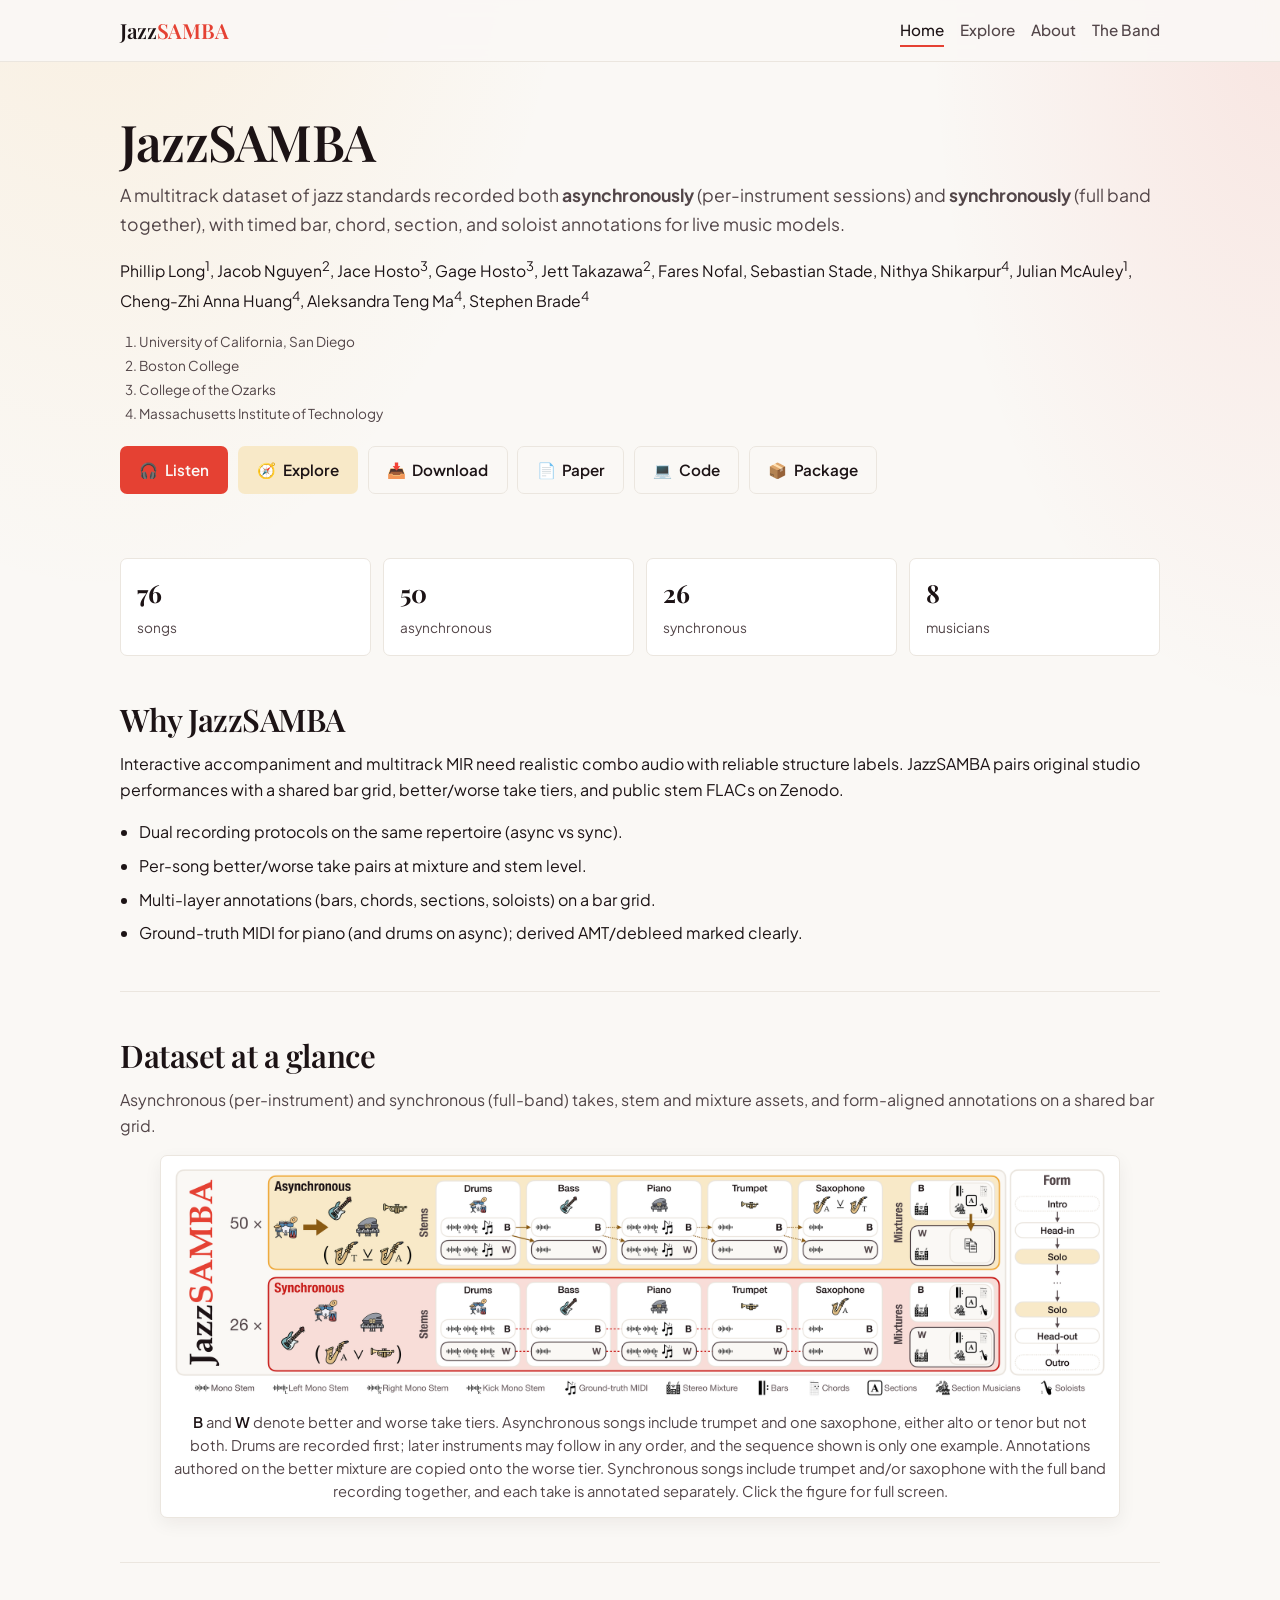
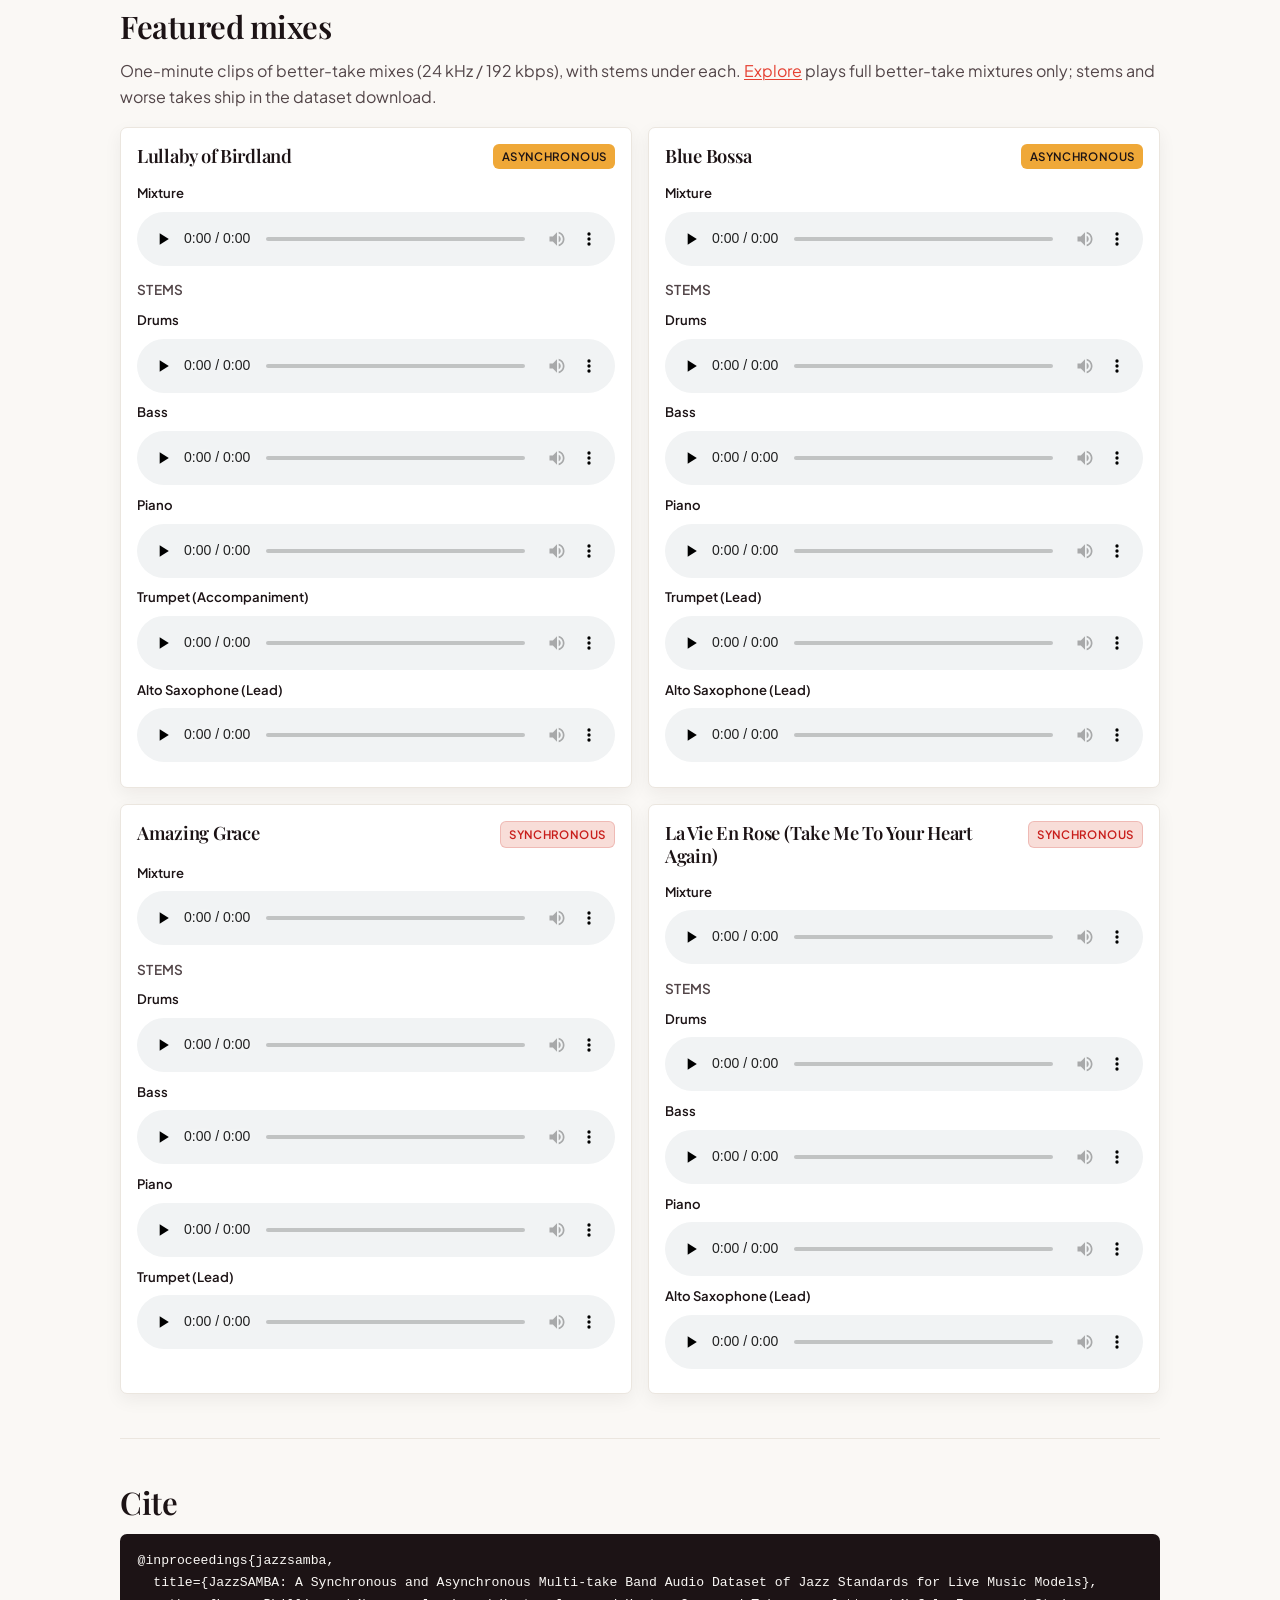
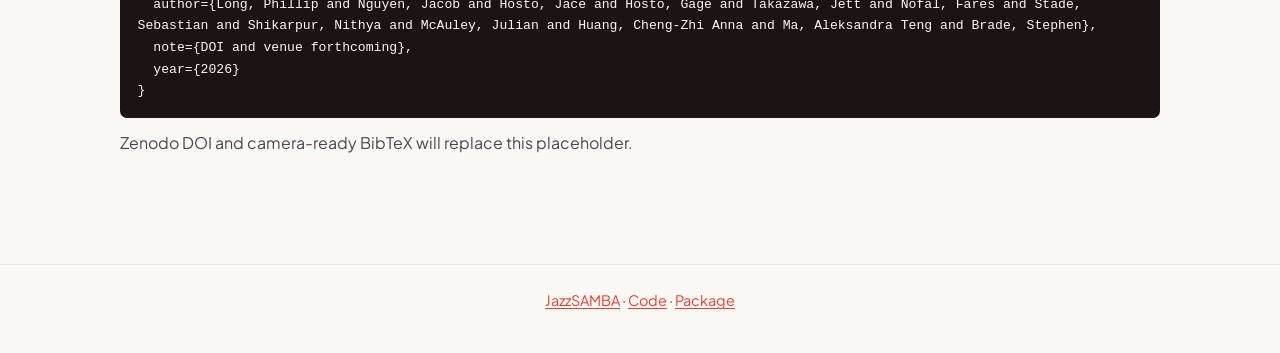
==== index.html @ 754ef82a "Add fullscreen overview modal and expand the figure caption. Clicking the diagram opens a lightbox; " ====
<!DOCTYPE html>
<html lang="en">
<head>
  <meta charset="UTF-8" />
  <meta name="viewport" content="width=device-width, initial-scale=1" />
  <title>JazzSAMBA — Dual-protocol jazz combo dataset</title>
  <meta name="description" content="JazzSAMBA: synchronous and asynchronous multi-take band audio of jazz standards with stem FLACs and bar-grid annotations." />
  <link rel="icon" href="img/favicon/favicon.ico" sizes="any" />
  <link rel="icon" type="image/png" sizes="32x32" href="img/favicon/favicon-32x32.png" />
  <link rel="icon" type="image/png" sizes="16x16" href="img/favicon/favicon-16x16.png" />
  <link rel="apple-touch-icon" href="img/favicon/apple-touch-icon.png" />
  <link rel="manifest" href="img/favicon/site.webmanifest" />
  <link rel="stylesheet" href="css/theme.css" />
  <link rel="stylesheet" href="css/site.css" />
</head>
<body>
  <header class="site-header">
    <div class="site-header-inner">
      <a class="brand" href="index.html">Jazz<span>SAMBA</span></a>
      <button type="button" class="nav-toggle" id="nav-toggle" aria-controls="site-nav" aria-expanded="false" aria-label="Open menu">
        <svg viewBox="0 0 24 24" aria-hidden="true"><path d="M4 7h16v2H4V7zm0 4h16v2H4v-2zm0 4h16v2H4v-2z"/></svg>
      </button>
      <nav class="nav" id="site-nav" aria-label="Primary">
        <a data-page="home" href="index.html">Home</a>
        <a data-page="explore" href="explore.html">Explore</a>
        <a data-page="about" href="about.html">About</a>
        <a data-page="band" href="band.html">The Band</a>
      </nav>
    </div>
  </header>

  <main class="site-main">
    <section class="hero">
      <h1>JazzSAMBA</h1>
      <p class="hero-pitch">
        A multitrack dataset of jazz standards recorded both <strong>asynchronously</strong>
        (per-instrument sessions) and <strong>synchronously</strong> (full band together),
        with timed bar, chord, section, and soloist annotations for live music models.
      </p>
      <p class="authors" id="author-list"></p>
      <div class="affil-legend muted" id="affil-legend"></div>

      <div class="cta-row">
        <a class="btn btn-primary" href="#samples"><span class="btn-emoji" aria-hidden="true">🎧</span> Listen</a>
        <a class="btn btn-ghost" href="explore.html"><span class="btn-emoji" aria-hidden="true">🧭</span> Explore</a>
        <a class="btn btn-secondary" data-link="zenodo" href="#"><span class="btn-emoji" aria-hidden="true">📥</span> Download</a>
        <a class="btn btn-secondary" data-link="paper" href="#"><span class="btn-emoji" aria-hidden="true">📄</span> Paper</a>
        <a class="btn btn-secondary" data-link="code" href="https://github.com/pnlong/jazz-standard-dataset"><span class="btn-emoji" aria-hidden="true">💻</span> Code</a>
        <a class="btn btn-secondary" data-link="package" href="https://github.com/pnlong/jazzsamba"><span class="btn-emoji" aria-hidden="true">📦</span> Package</a>
      </div>
    </section>

    <div class="stats" aria-label="Corpus statistics">
      <div class="stat"><strong id="stat-songs">76</strong><span>songs</span></div>
      <div class="stat"><strong id="stat-async">50</strong><span>asynchronous</span></div>
      <div class="stat"><strong id="stat-sync">26</strong><span>synchronous</span></div>
      <div class="stat"><strong id="stat-musicians">8</strong><span>musicians</span></div>
    </div>

    <section class="section">
      <h2>Why JazzSAMBA</h2>
      <p>
        Interactive accompaniment and multitrack MIR need realistic combo audio with
        reliable structure labels. JazzSAMBA pairs original studio performances with a
        shared bar grid, better/worse take tiers, and public stem FLACs on Zenodo.
      </p>
      <ul class="contrib-list">
        <li>Dual recording protocols on the same repertoire (async vs sync).</li>
        <li>Per-song better/worse take pairs at mixture and stem level.</li>
        <li>Multi-layer annotations (bars, chords, sections, soloists) on a bar grid.</li>
        <li>Ground-truth MIDI for piano (and drums on async); derived AMT/debleed marked clearly.</li>
      </ul>
    </section>

    <hr class="section-rule" />

    <section class="section" id="overview">
      <h2>Dataset at a glance</h2>
      <p class="muted">
        Asynchronous (per-instrument) and synchronous (full-band) takes, stem and mixture
        assets, and form-aligned annotations on a shared bar grid.
      </p>
      <figure class="corpus-figure overview-figure">
        <button
          type="button"
          class="overview-figure-open"
          id="overview-figure-open"
          aria-haspopup="dialog"
          aria-controls="overview-modal"
          aria-label="Open dataset overview at full resolution"
        >
          <img
            class="corpus-figure-img"
            src="img/overview/JazzSAMBA_diagram.png"
            alt="JazzSAMBA overview: asynchronous and synchronous protocols with stems, mixtures, and form annotations"
            loading="lazy"
            width="2400"
            height="600"
          />
        </button>
        <figcaption>
          <strong>B</strong> and <strong>W</strong> denote better and worse take tiers.
          Asynchronous songs include trumpet and one saxophone, either alto or tenor but not both.
          Drums are recorded first; later instruments may follow in any order, and the sequence shown is only one example.
          Annotations authored on the better mixture are copied onto the worse tier.
          Synchronous songs include trumpet and/or saxophone with the full band recording together, and each take is annotated separately.
          Click the figure for full screen.
        </figcaption>
      </figure>
    </section>

    <div
      class="overview-modal"
      id="overview-modal"
      hidden
      role="dialog"
      aria-modal="true"
      aria-label="JazzSAMBA dataset overview"
    >
      <button type="button" class="overview-modal-close" id="overview-modal-close" aria-label="Close">
        <span aria-hidden="true">&times;</span>
      </button>
      <img
        class="overview-modal-img"
        id="overview-modal-img"
        src="img/overview/JazzSAMBA_diagram.png"
        alt="JazzSAMBA overview diagram at full resolution"
      />
    </div>

    <hr class="section-rule" />

    <section class="section" id="samples">
      <h2>Featured mixes</h2>
      <p class="muted">
        One-minute clips of better-take mixes (24&nbsp;kHz / 192&nbsp;kbps), with stems under each.
        <a href="explore.html">Explore</a> plays full better-take mixtures only; stems and worse takes ship in the dataset download.
      </p>
      <div class="sample-grid" id="featured-samples"></div>
    </section>

    <hr class="section-rule" />

    <section class="section">
      <h2>Cite</h2>
      <div class="cite-box">@inproceedings{jazzsamba,
  title={JazzSAMBA: A Synchronous and Asynchronous Multi-take Band Audio Dataset of Jazz Standards for Live Music Models},
  author={Long, Phillip and Nguyen, Jacob and Hosto, Jace and Hosto, Gage and Takazawa, Jett and Nofal, Fares and Stade, Sebastian and Shikarpur, Nithya and McAuley, Julian and Huang, Cheng-Zhi Anna and Ma, Aleksandra Teng and Brade, Stephen},
  note={DOI and venue forthcoming},
  year={2026}
}</div>
      <p class="muted" style="margin-top:0.75rem">Zenodo DOI and camera-ready BibTeX will replace this placeholder.</p>
    </section>
  </main>

  <footer class="site-footer"></footer>

  <script src="js/site.js"></script>
  <script src="js/home.js"></script>
</body>
</html>
---- css/theme.css ----
/* JazzSAMBA demo — mid-century Jazz Samba / Olga Albizu inspired theme */
@import url("https://fonts.googleapis.com/css2?family=Playfair+Display:wght@500;600;700&family=Plus+Jakarta+Sans:wght@400;500;600;700&display=swap");

:root {
  /* Design tokens (1962 Jazz Samba cover) */
  --bg-main: #faf8f5;
  --bg-card: #ffffff;
  --text-primary: #1c1315;
  --text-muted: #524548;
  --brand-primary: #e54133;
  --brand-deep: #c81d1a;
  --accent-gold: #efa838;
  --border-subtle: #ebe6df;

  /* Soft fills for chips / hovers */
  --gold-soft: #f8e9c8;
  --vermilion-soft: #f8ddd8;

  /* Legacy aliases used across page CSS */
  --bg: var(--bg-main);
  --bg-elevated: var(--bg-card);
  --ink: var(--text-primary);
  --ink-muted: var(--text-muted);
  --accent: var(--brand-primary);
  --accent-hover: var(--brand-deep);
  --sea: var(--brand-primary);
  --sea-soft: var(--vermilion-soft);
  --sand: var(--border-subtle);
  --rule: var(--border-subtle);
  --async: #8a5a12;
  --sync: var(--brand-deep);

  --radius: 7px;
  --font-display: "Playfair Display", "Palatino Linotype", Palatino, Georgia, serif;
  --font-body: "Plus Jakarta Sans", "Segoe UI", sans-serif;
  --max: 1080px;
  --nav-h: 4rem;
  --shadow: 0 6px 18px rgba(28, 19, 21, 0.06);
}

*,
*::before,
*::after {
  box-sizing: border-box;
}

html {
  scroll-behavior: smooth;
}

body {
  margin: 0;
  min-height: 100vh;
  font-family: var(--font-body);
  font-size: 1rem;
  line-height: 1.65;
  color: var(--text-primary);
  background:
    radial-gradient(ellipse 70% 45% at 8% -8%, rgba(239, 168, 56, 0.14), transparent 55%),
    radial-gradient(ellipse 55% 40% at 100% 0%, rgba(229, 65, 51, 0.1), transparent 50%),
    var(--bg-main);
}

img {
  max-width: 100%;
  display: block;
}

a {
  color: var(--brand-primary);
  text-decoration-thickness: 1px;
  text-underline-offset: 0.15em;
}

a:hover {
  color: var(--brand-deep);
}

h1,
h2,
h3,
.brand {
  font-family: var(--font-display);
  font-weight: 600;
  letter-spacing: -0.015em;
  line-height: 1.25;
  color: var(--text-primary);
}

h1 {
  font-size: clamp(2.15rem, 4.8vw, 3.15rem);
  margin: 0 0 0.55rem;
}

h2 {
  font-size: clamp(1.45rem, 2.8vw, 1.95rem);
  margin: 0 0 0.75rem;
}

h3 {
  font-size: 1.15rem;
  margin: 0 0 0.4rem;
}

p {
  margin: 0 0 1rem;
  color: var(--text-primary);
}

.muted {
  color: var(--text-muted);
}

.site-header {
  position: sticky;
  top: 0;
  z-index: 40;
  backdrop-filter: blur(10px);
  background: rgba(250, 248, 245, 0.9);
  border-bottom: 1px solid var(--border-subtle);
}

.site-header-inner {
  max-width: var(--max);
  margin: 0 auto;
  padding: 0.85rem 1.25rem;
  display: flex;
  align-items: center;
  justify-content: space-between;
  gap: 1rem;
  flex-wrap: wrap;
}

.brand {
  font-size: 1.3rem;
  color: var(--text-primary);
  text-decoration: none;
}

.brand span {
  color: var(--brand-primary);
}

.nav-toggle {
  display: none;
  align-items: center;
  justify-content: center;
  width: 2.5rem;
  height: 2.5rem;
  padding: 0;
  border: 1px solid var(--border-subtle);
  border-radius: var(--radius);
  background: var(--bg-card);
  color: var(--text-primary);
  cursor: pointer;
}

.nav-toggle svg {
  width: 1.25rem;
  height: 1.25rem;
  fill: currentColor;
}

.nav-toggle[aria-expanded="true"] {
  border-color: var(--brand-primary);
  color: var(--brand-deep);
  background: var(--vermilion-soft);
}

.nav {
  display: flex;
  flex-wrap: wrap;
  gap: 0.35rem 1rem;
  align-items: center;
}

.nav a {
  color: var(--text-muted);
  text-decoration: none;
  font-weight: 500;
  font-size: 0.95rem;
  padding: 0.2rem 0;
  border-bottom: 2px solid transparent;
  transition: color 160ms ease, border-color 160ms ease;
}

.nav a:hover,
.nav a[aria-current="page"] {
  color: var(--text-primary);
  border-bottom-color: var(--brand-primary);
}

@media (max-width: 720px) {
  .nav-toggle {
    display: inline-flex;
    margin-left: auto;
  }

  .nav {
    display: none;
    width: 100%;
    flex-direction: column;
    align-items: stretch;
    gap: 0.15rem;
    padding: 0.35rem 0 0.15rem;
    border-top: 1px solid var(--border-subtle);
  }

  .nav.is-open {
    display: flex;
  }

  .nav a {
    padding: 0.7rem 0.35rem;
    border-bottom: 1px solid var(--border-subtle);
  }

  .nav a[aria-current="page"] {
    border-bottom-color: var(--brand-primary);
  }

  .site-header-inner {
    flex-direction: row;
    align-items: center;
  }
}

.site-main {
  max-width: var(--max);
  margin: 0 auto;
  padding: 2rem 1.25rem 4rem;
}

.site-footer {
  border-top: 1px solid var(--border-subtle);
  padding: 1.5rem 1.25rem 2.5rem;
  text-align: center;
  color: var(--text-muted);
  font-size: 0.9rem;
}

.site-footer-line {
  margin: 0;
}

.site-footer-note {
  margin: 0.4rem 0 0;
  font-size: 0.85rem;
  line-height: 1.45;
  color: var(--text-muted);
}

.btn {
  display: inline-flex;
  align-items: center;
  justify-content: center;
  gap: 0.4rem;
  padding: 0.65rem 1.15rem;
  border-radius: var(--radius);
  border: 1px solid transparent;
  font-family: var(--font-body);
  font-weight: 600;
  font-size: 0.95rem;
  text-decoration: none;
  cursor: pointer;
  transition: background 160ms ease, color 160ms ease, border-color 160ms ease, transform 160ms ease;
}

.btn:hover {
  transform: translateY(-1px);
}

.btn-primary {
  background: var(--brand-primary);
  color: var(--bg-main);
}

.btn-primary:hover {
  background: var(--brand-deep);
  color: var(--bg-main);
}

.btn-secondary {
  background: transparent;
  color: var(--text-primary);
  border-color: var(--border-subtle);
}

.btn-secondary:hover {
  border-color: var(--text-primary);
  color: var(--text-primary);
}

.btn-ghost {
  background: var(--gold-soft);
  color: var(--text-primary);
}

.btn-ghost:hover {
  background: var(--accent-gold);
  color: var(--text-primary);
}

.chip {
  display: inline-block;
  padding: 0.18rem 0.55rem;
  border-radius: 6px;
  font-size: 0.72rem;
  font-weight: 600;
  letter-spacing: 0.03em;
  text-transform: uppercase;
}

.chip-async {
  background: var(--accent-gold);
  color: var(--text-primary);
}

.chip-sync {
  background: var(--vermilion-soft);
  color: var(--brand-deep);
  border: 1px solid rgba(200, 29, 26, 0.18);
}

.stats {
  display: grid;
  grid-template-columns: repeat(auto-fit, minmax(120px, 1fr));
  gap: 0.75rem;
  margin: 1.5rem 0;
}

.stat {
  background: var(--bg-card);
  border: 1px solid var(--border-subtle);
  border-radius: var(--radius);
  padding: 0.9rem 1rem;
}

.stat strong {
  display: block;
  font-family: var(--font-display);
  font-size: 1.55rem;
  color: var(--text-primary);
}

.stat span {
  font-size: 0.85rem;
  color: var(--text-muted);
}

.cta-row {
  display: flex;
  flex-wrap: wrap;
  gap: 0.6rem;
  margin: 1.25rem 0 2rem;
}

.section {
  margin: 2.75rem 0;
}

.section-rule {
  height: 1px;
  background: var(--border-subtle);
  border: 0;
  margin: 2.5rem 0;
}

.placeholder-box {
  border: 1px dashed var(--border-subtle);
  border-radius: var(--radius);
  padding: 1.25rem;
  background: var(--bg-card);
  color: var(--text-muted);
}
---- css/site.css ----
/* Page-specific layout helpers */

.hero {
  padding: 1rem 0 0.5rem;
  animation: rise 520ms ease both;
}

.hero-pitch {
  font-size: 1.1rem;
  color: var(--text-muted);
  line-height: 1.65;
}

.authors {
  font-size: 0.98rem;
  line-height: 1.7;
}

.affil-legend {
  font-size: 0.85rem;
  color: var(--text-muted);
  margin-top: 0.5rem;
}

.affil-legend ol {
  margin: 0.35rem 0 0;
  padding-left: 1.2rem;
}

.affil-legend li {
  margin: 0.1rem 0;
}

.sample-grid {
  display: grid;
  grid-template-columns: repeat(2, minmax(0, 1fr));
  gap: 1rem;
}

@media (max-width: 720px) {
  .sample-grid {
    grid-template-columns: 1fr;
  }
}

.sample-card {
  background: var(--bg-card);
  border: 1px solid var(--border-subtle);
  border-radius: var(--radius);
  padding: 1rem;
  box-shadow: var(--shadow);
  transition: transform 180ms ease;
}

.sample-card:hover {
  transform: translateY(-2px);
}

.sample-card-head {
  display: flex;
  align-items: flex-start;
  justify-content: space-between;
  gap: 0.65rem;
  margin-bottom: 0.25rem;
}

.sample-card-head h3 {
  margin: 0;
  flex: 1 1 auto;
  min-width: 0;
}

.sample-card-head .chip {
  flex: 0 0 auto;
  white-space: nowrap;
}

.sample-card audio {
  width: 100%;
  margin-top: 0.35rem;
}

.sample-card .mix-block,
.sample-card .stem-list {
  margin-top: 0.85rem;
}

.sample-card .stem-list h4 {
  margin: 0 0 0.45rem;
  font-size: 0.85rem;
  font-weight: 600;
  letter-spacing: 0.02em;
  text-transform: uppercase;
  color: var(--text-muted);
}

.stem-row,
.mix-block {
  display: grid;
  gap: 0.15rem;
  margin-bottom: 0.55rem;
}

.stem-label {
  font-size: 0.82rem;
  font-weight: 600;
  color: var(--text-primary);
}

.sample-card.empty {
  opacity: 0.75;
}

.band-grid {
  display: grid;
  grid-template-columns: 1fr;
  gap: 1.25rem;
  align-items: stretch;
}

@media (min-width: 720px) {
  .band-grid {
    grid-template-columns: repeat(2, 1fr);
  }
}

.band-card {
  display: flex;
  flex-direction: column;
  height: 100%;
  background: var(--bg-card);
  border: 1px solid var(--border-subtle);
  border-radius: var(--radius);
  overflow: hidden;
  text-align: left;
}

.band-photo {
  aspect-ratio: 1;
  flex-shrink: 0;
  background: linear-gradient(145deg, var(--gold-soft), var(--vermilion-soft));
  display: flex;
  align-items: center;
  justify-content: center;
}

.band-photo img {
  width: 100%;
  height: 100%;
  object-fit: cover;
  object-position: center top;
}

.band-initials {
  font-family: var(--font-display);
  font-size: 2.75rem;
  font-weight: 600;
  letter-spacing: 0.04em;
  color: var(--text-primary);
  opacity: 0.85;
}

.band-meta {
  display: flex;
  flex-direction: column;
  flex: 1 1 auto;
  padding: 1.15rem 1.25rem 1.35rem;
}

.band-meta h3 {
  margin: 0 0 0.2rem;
  font-size: 1.35rem;
}

.band-meta .instrument {
  font-size: 0.95rem;
  color: var(--text-muted);
}

.band-bio {
  flex: 1 1 auto;
  margin: 0.85rem 0 0;
}

.band-bio p {
  margin: 0;
  font-size: 0.95rem;
  line-height: 1.6;
  color: var(--text-primary);
  max-width: none;
}

.band-bio-empty {
  min-height: 0;
}

.protocol-grid {
  display: grid;
  grid-template-columns: repeat(auto-fit, minmax(260px, 1fr));
  gap: 1rem;
}

.protocol-card {
  background: var(--bg-card);
  border: 1px solid var(--border-subtle);
  border-radius: var(--radius);
  padding: 1.15rem 1.2rem;
}

.protocol-card h3 {
  display: flex;
  align-items: center;
  gap: 0.5rem;
}

.protocol-card p {
  max-width: none;
}

.corpus-plots-intro {
  margin-bottom: 1.25rem;
  line-height: 1.6;
}

.corpus-plots {
  display: flex;
  flex-direction: column;
  gap: 1.5rem;
}

.corpus-figure {
  background: var(--bg-card);
  border: 1px solid var(--border-subtle);
  border-radius: var(--radius);
  padding: 0.85rem 1rem 1rem;
  box-shadow: var(--shadow);
}

.corpus-figure-img {
  display: block;
  width: 100%;
  height: auto;
  border-radius: calc(var(--radius) - 2px);
  background: transparent;
}

.corpus-figure--single .corpus-figure-img {
  max-height: min(48vh, 320px);
  width: auto;
  max-width: 100%;
  margin: 0 auto;
}

/* Wide paper overview banner (home): full content width, no max-height crop */
.overview-figure {
  padding: 0.65rem 0.75rem 0.9rem;
}

.overview-figure-open {
  display: block;
  width: 100%;
  padding: 0;
  margin: 0;
  border: 0;
  background: transparent;
  cursor: zoom-in;
  border-radius: calc(var(--radius) - 2px);
}

.overview-figure-open:focus-visible {
  outline: 2px solid var(--brand-primary);
  outline-offset: 3px;
}

.overview-figure .corpus-figure-img {
  background: var(--bg-main);
}

.overview-figure figcaption {
  text-align: left;
}

.overview-modal {
  position: fixed;
  inset: 0;
  z-index: 80;
  display: flex;
  align-items: center;
  justify-content: center;
  padding: 1.25rem;
  background: rgba(28, 19, 21, 0.88);
  backdrop-filter: blur(6px);
}

.overview-modal[hidden] {
  display: none;
}

.overview-modal-img {
  display: block;
  max-width: min(100%, 96vw);
  max-height: 92vh;
  width: auto;
  height: auto;
  object-fit: contain;
  border-radius: var(--radius);
  background: var(--bg-main);
  box-shadow: 0 12px 40px rgba(0, 0, 0, 0.35);
}

.overview-modal-close {
  position: fixed;
  top: 0.85rem;
  right: 0.85rem;
  z-index: 81;
  width: 2.6rem;
  height: 2.6rem;
  border: 1px solid rgba(250, 248, 245, 0.35);
  border-radius: var(--radius);
  background: rgba(28, 19, 21, 0.55);
  color: var(--bg-main);
  font-size: 1.75rem;
  line-height: 1;
  cursor: pointer;
}

.overview-modal-close:hover,
.overview-modal-close:focus-visible {
  background: var(--brand-primary);
  border-color: var(--brand-primary);
  outline: none;
}

body.overview-modal-open {
  overflow: hidden;
}

.corpus-figure figcaption {
  margin-top: 0.7rem;
  font-size: 0.92rem;
  line-height: 1.55;
  color: var(--text-muted);
  text-align: center;
}

.corpus-figure figcaption strong {
  color: var(--text-primary);
  font-weight: 600;
}

.cite-box {
  font-family: ui-monospace, SFMono-Regular, Menlo, Consolas, monospace;
  font-size: 0.82rem;
  background: var(--text-primary);
  color: var(--bg-main);
  padding: 1rem 1.1rem;
  border-radius: var(--radius);
  overflow-x: auto;
  white-space: pre-wrap;
}

.story-quote {
  margin: 0.35rem 0 0;
  padding: 1.15rem 1.35rem 1.25rem 1.4rem;
  background: var(--bg-card);
  border: 1px solid var(--border-subtle);
  border-left: 4px solid var(--brand-primary);
  border-radius: 0 var(--radius) var(--radius) 0;
}

.story-quote p {
  margin: 0 0 0.95rem;
  color: var(--text-primary);
  max-width: none;
}

.story-quote p:last-of-type {
  margin-bottom: 1.1rem;
}

.story-attrib {
  margin: 0;
  text-align: right;
  font-family: var(--font-display);
  font-size: 1.05rem;
  font-weight: 600;
  color: var(--text-primary);
}

.contrib-list {
  padding-left: 1.2rem;
}

.contrib-list li {
  margin-bottom: 0.45rem;
}

@keyframes rise {
  from {
    opacity: 0;
    transform: translateY(10px);
  }
  to {
    opacity: 1;
    transform: translateY(0);
  }
}
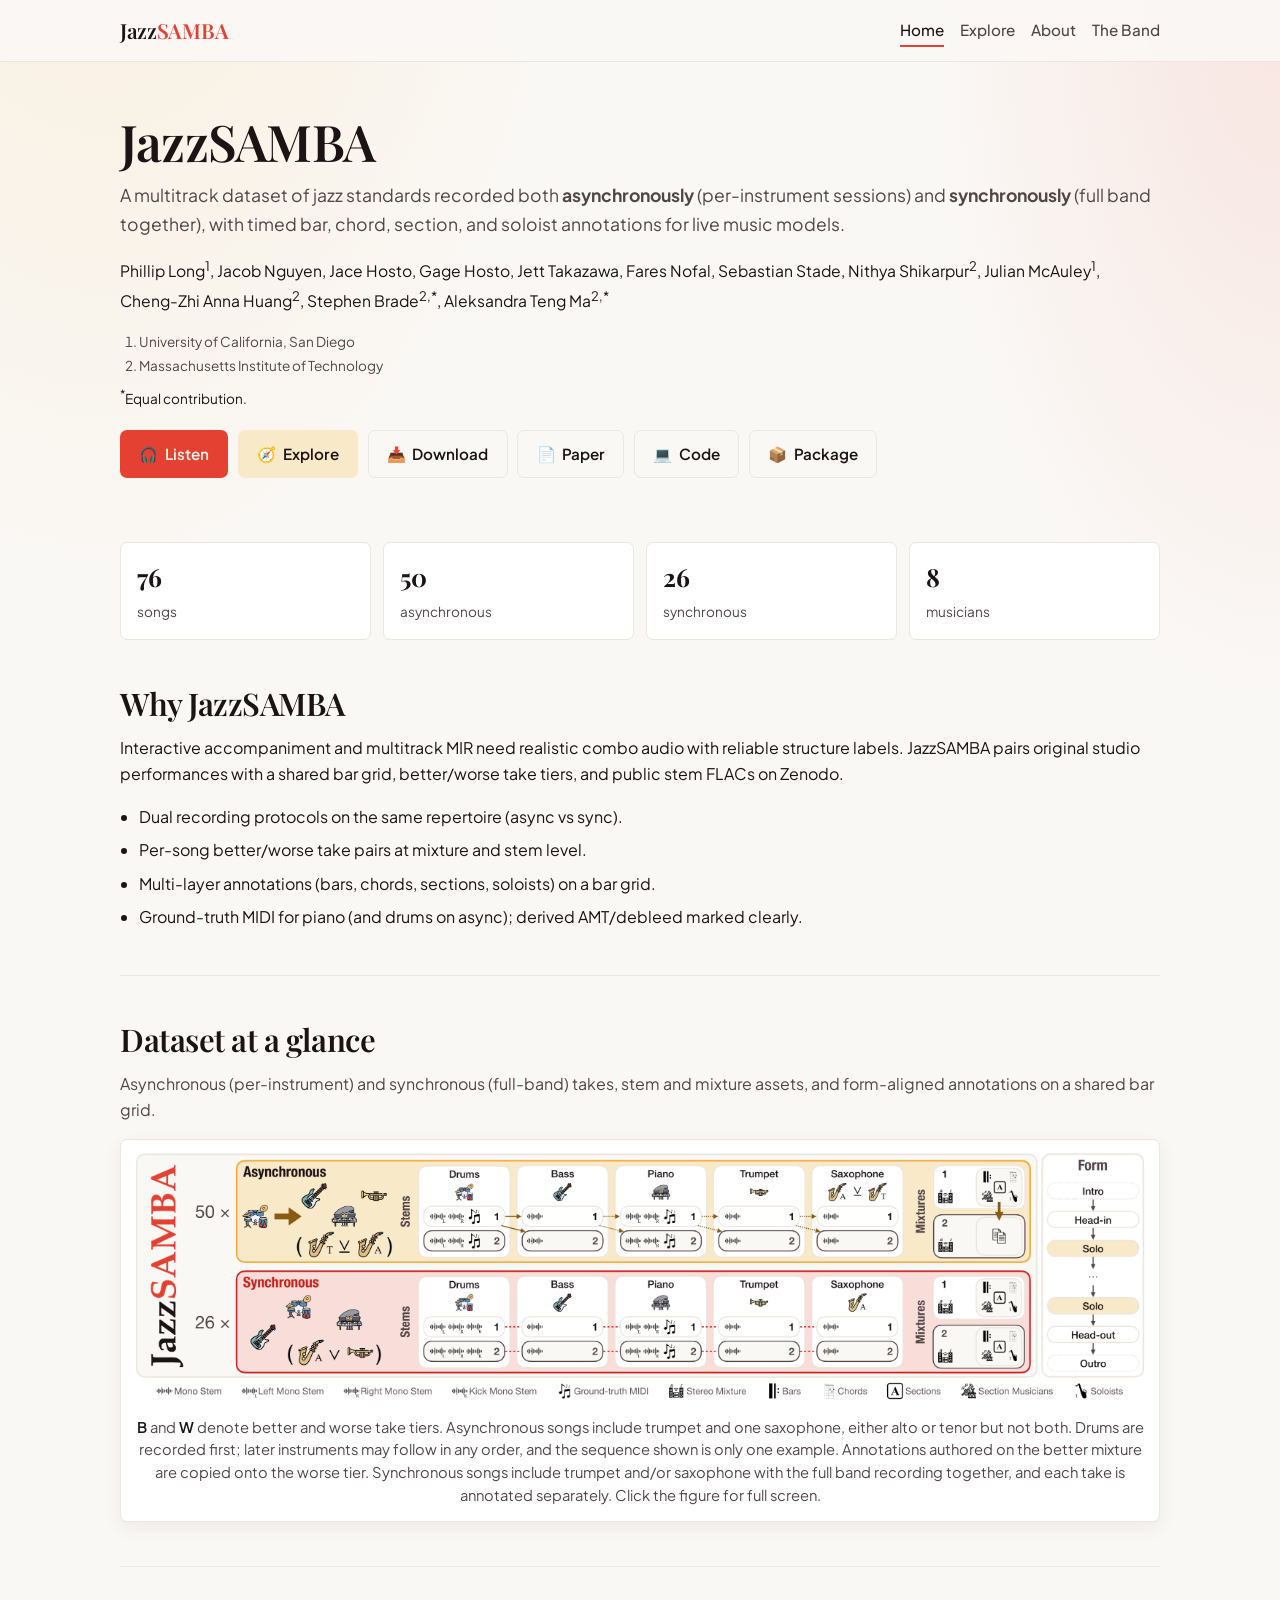
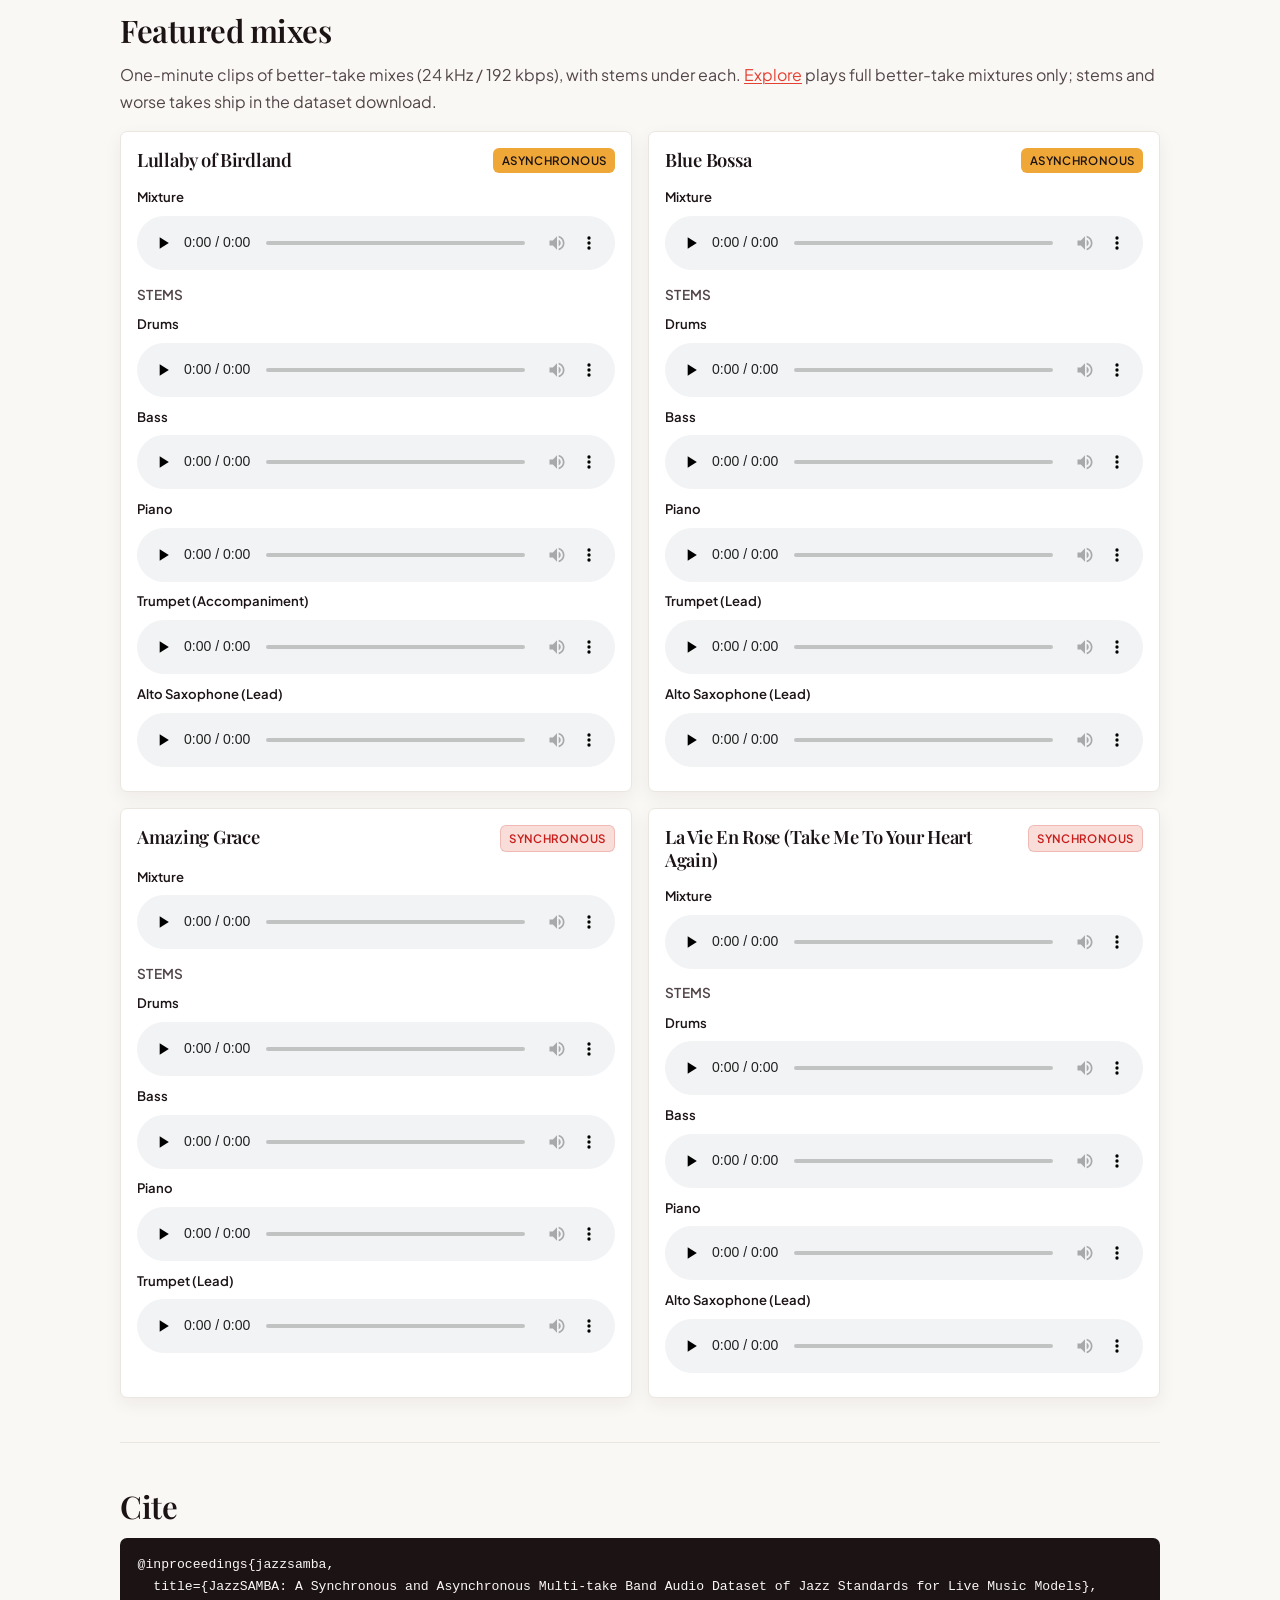
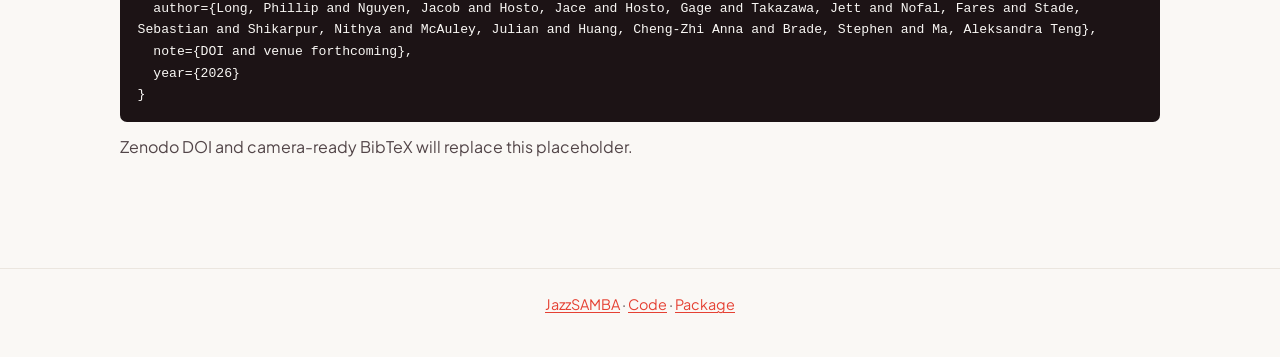
==== commit c95c75dc: "Point the project page download at the JazzSAMBA Zenodo record. Also match the cited author order to" ====
--- a/index.html
+++ b/index.html
@@ -145,7 +145,7 @@
       <h2>Cite</h2>
       <div class="cite-box">@inproceedings{jazzsamba,
   title={JazzSAMBA: A Synchronous and Asynchronous Multi-take Band Audio Dataset of Jazz Standards for Live Music Models},
-  author={Long, Phillip and Nguyen, Jacob and Hosto, Jace and Hosto, Gage and Takazawa, Jett and Nofal, Fares and Stade, Sebastian and Shikarpur, Nithya and McAuley, Julian and Huang, Cheng-Zhi Anna and Ma, Aleksandra Teng and Brade, Stephen},
+  author={Long, Phillip and Nguyen, Jacob and Hosto, Jace and Hosto, Gage and Takazawa, Jett and Nofal, Fares and Stade, Sebastian and Shikarpur, Nithya and McAuley, Julian and Huang, Cheng-Zhi Anna and Brade, Stephen and Ma, Aleksandra Teng},
   note={DOI and venue forthcoming},
   year={2026}
 }</div>
--- a/css/site.css
+++ b/css/site.css
@@ -29,6 +29,10 @@
 
 .affil-legend li {
   margin: 0.1rem 0;
+}
+
+.affil-legend .equal-note {
+  margin: 0.45rem 0 0;
 }
 
 .sample-grid {
@@ -229,6 +233,7 @@
 }
 
 .corpus-figure {
+  margin: 0;
   background: var(--bg-card);
   border: 1px solid var(--border-subtle);
   border-radius: var(--radius);
@@ -244,11 +249,46 @@
   background: transparent;
 }
 
-.corpus-figure--single .corpus-figure-img {
-  max-height: min(48vh, 320px);
-  width: auto;
+/* About catalog plots: uniform card width; canvases fill the card */
+.corpus-plots .corpus-figure {
+  width: 100%;
   max-width: 100%;
-  margin: 0 auto;
+  margin-inline: 0;
+}
+
+.corpus-chart-wrap {
+  position: relative;
+  width: 100%;
+  height: 320px;
+  margin: 0 0 0.35rem;
+}
+
+.corpus-chart-wrap--doughnut {
+  height: 280px;
+  max-width: 360px;
+  margin-inline: auto;
+}
+
+.corpus-chart-wrap--compact {
+  height: 220px;
+}
+
+.corpus-chart-wrap--tall {
+  height: 420px;
+}
+
+.corpus-chart-wrap canvas {
+  display: block;
+  width: 100% !important;
+  height: 100% !important;
+  background: transparent;
+}
+
+.corpus-plots .corpus-figure-img {
+  width: 100%;
+  max-width: 100%;
+  height: auto;
+  margin: 0;
 }
 
 /* Wide paper overview banner (home): full content width, no max-height crop */
@@ -273,7 +313,8 @@
 }
 
 .overview-figure .corpus-figure-img {
-  background: var(--bg-main);
+  width: 100%;
+  background: var(--bg-card);
 }
 
 .overview-figure figcaption {
@@ -304,7 +345,7 @@
   height: auto;
   object-fit: contain;
   border-radius: var(--radius);
-  background: var(--bg-main);
+  background: var(--bg-card);
   box-shadow: 0 12px 40px rgba(0, 0, 0, 0.35);
 }
 
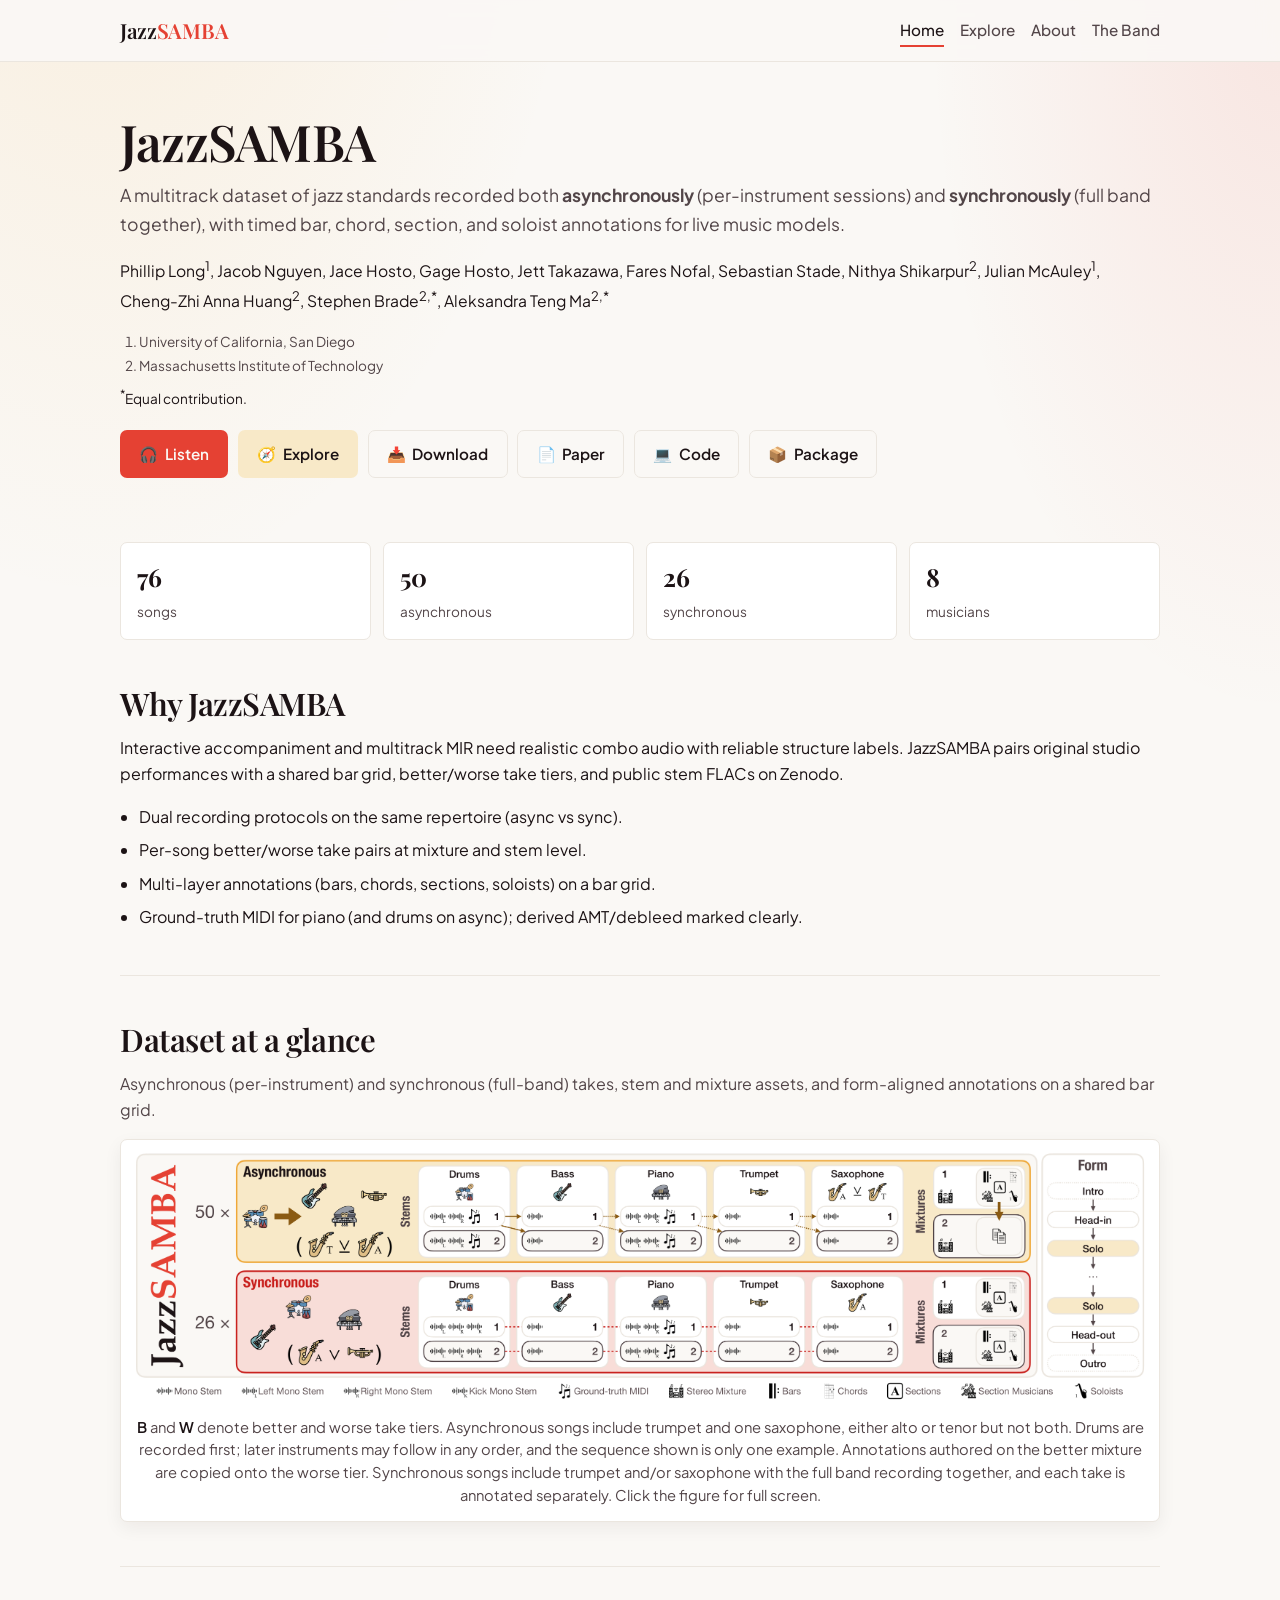
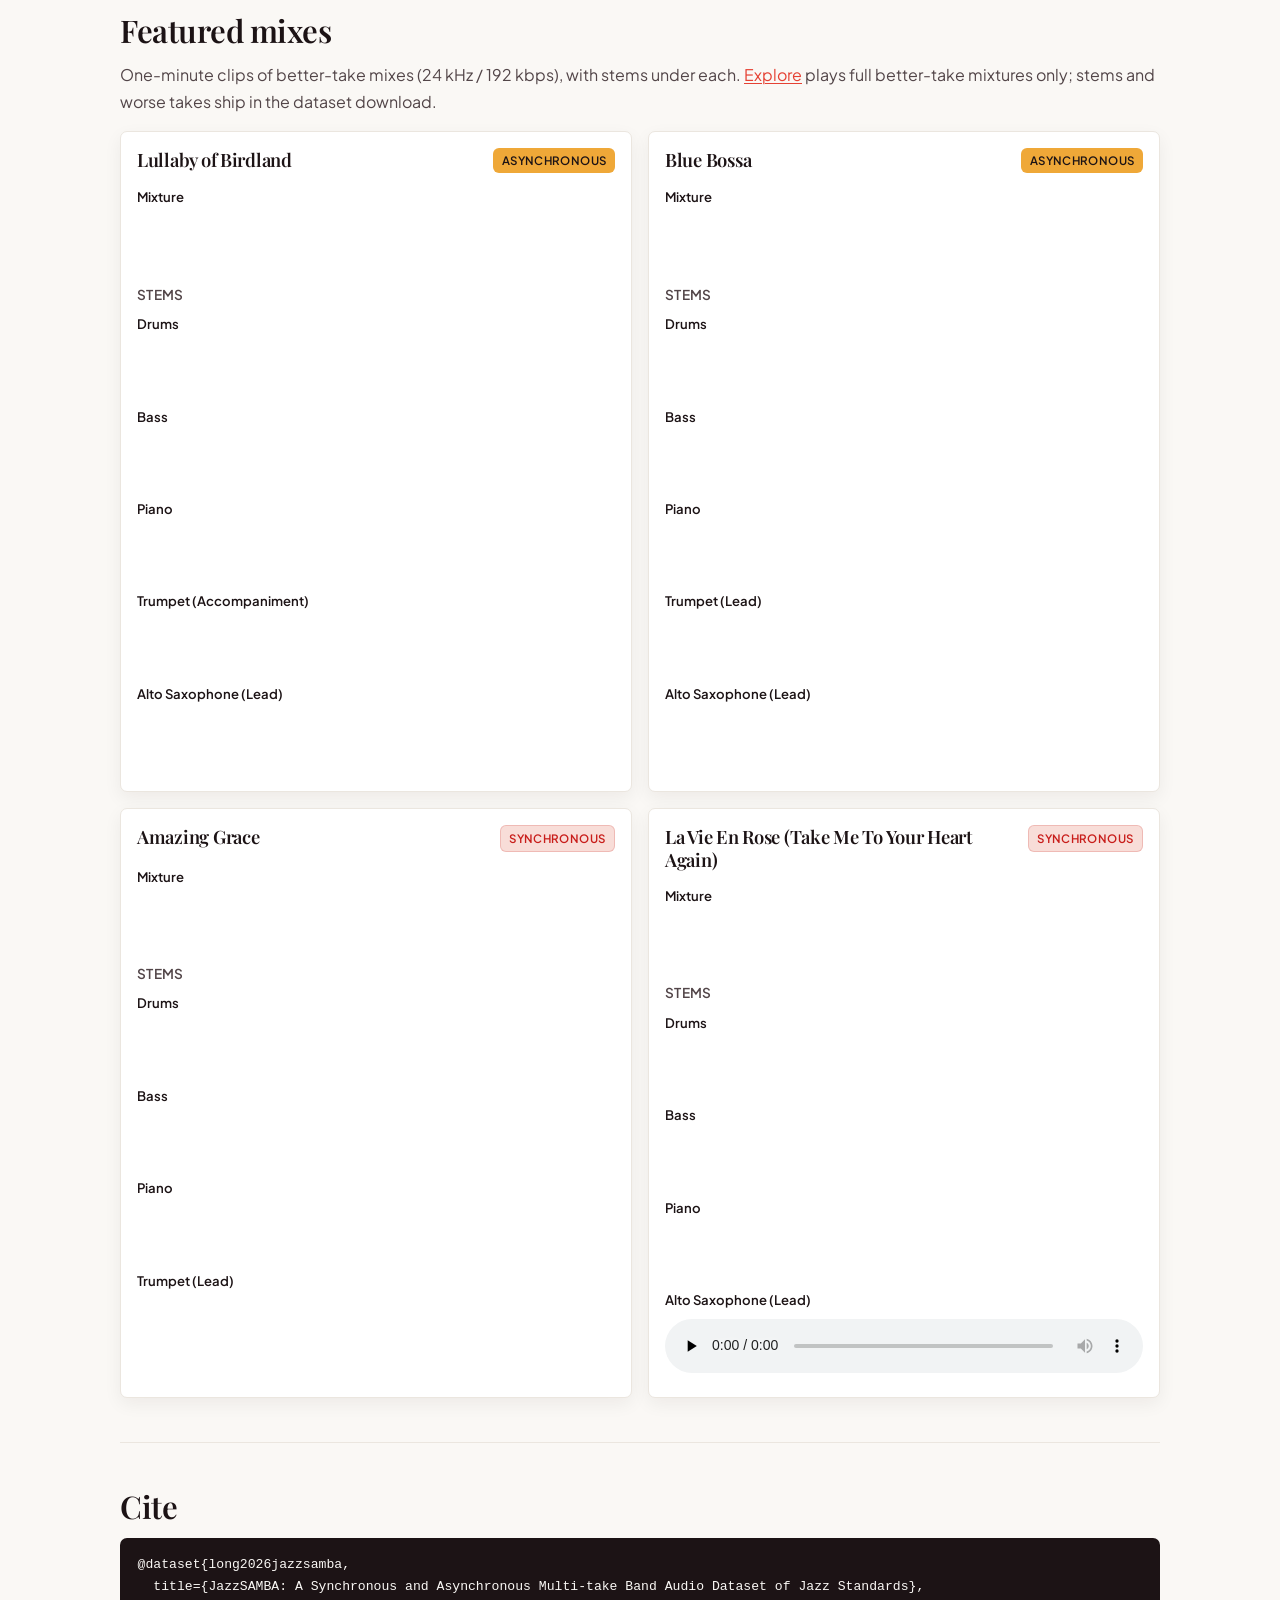
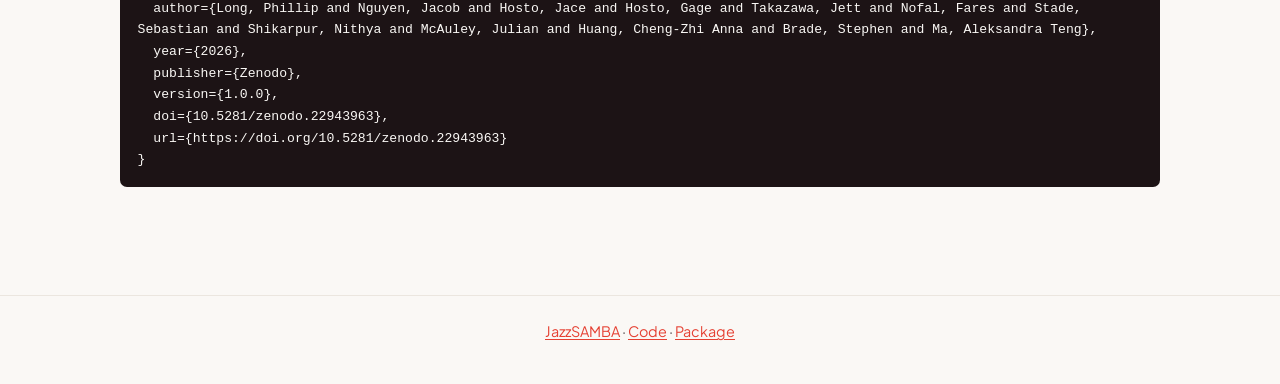
==== commit 277c73df: "Cite the published JazzSAMBA dataset as long2026jazzsamba." ====
--- a/index.html
+++ b/index.html
@@ -143,13 +143,15 @@
 
     <section class="section">
       <h2>Cite</h2>
-      <div class="cite-box">@inproceedings{jazzsamba,
-  title={JazzSAMBA: A Synchronous and Asynchronous Multi-take Band Audio Dataset of Jazz Standards for Live Music Models},
+      <div class="cite-box">@dataset{long2026jazzsamba,
+  title={JazzSAMBA: A Synchronous and Asynchronous Multi-take Band Audio Dataset of Jazz Standards},
   author={Long, Phillip and Nguyen, Jacob and Hosto, Jace and Hosto, Gage and Takazawa, Jett and Nofal, Fares and Stade, Sebastian and Shikarpur, Nithya and McAuley, Julian and Huang, Cheng-Zhi Anna and Brade, Stephen and Ma, Aleksandra Teng},
-  note={DOI and venue forthcoming},
-  year={2026}
+  year={2026},
+  publisher={Zenodo},
+  version={1.0.0},
+  doi={10.5281/zenodo.22943963},
+  url={https://doi.org/10.5281/zenodo.22943963}
 }</div>
-      <p class="muted" style="margin-top:0.75rem">Zenodo DOI and camera-ready BibTeX will replace this placeholder.</p>
     </section>
   </main>
 
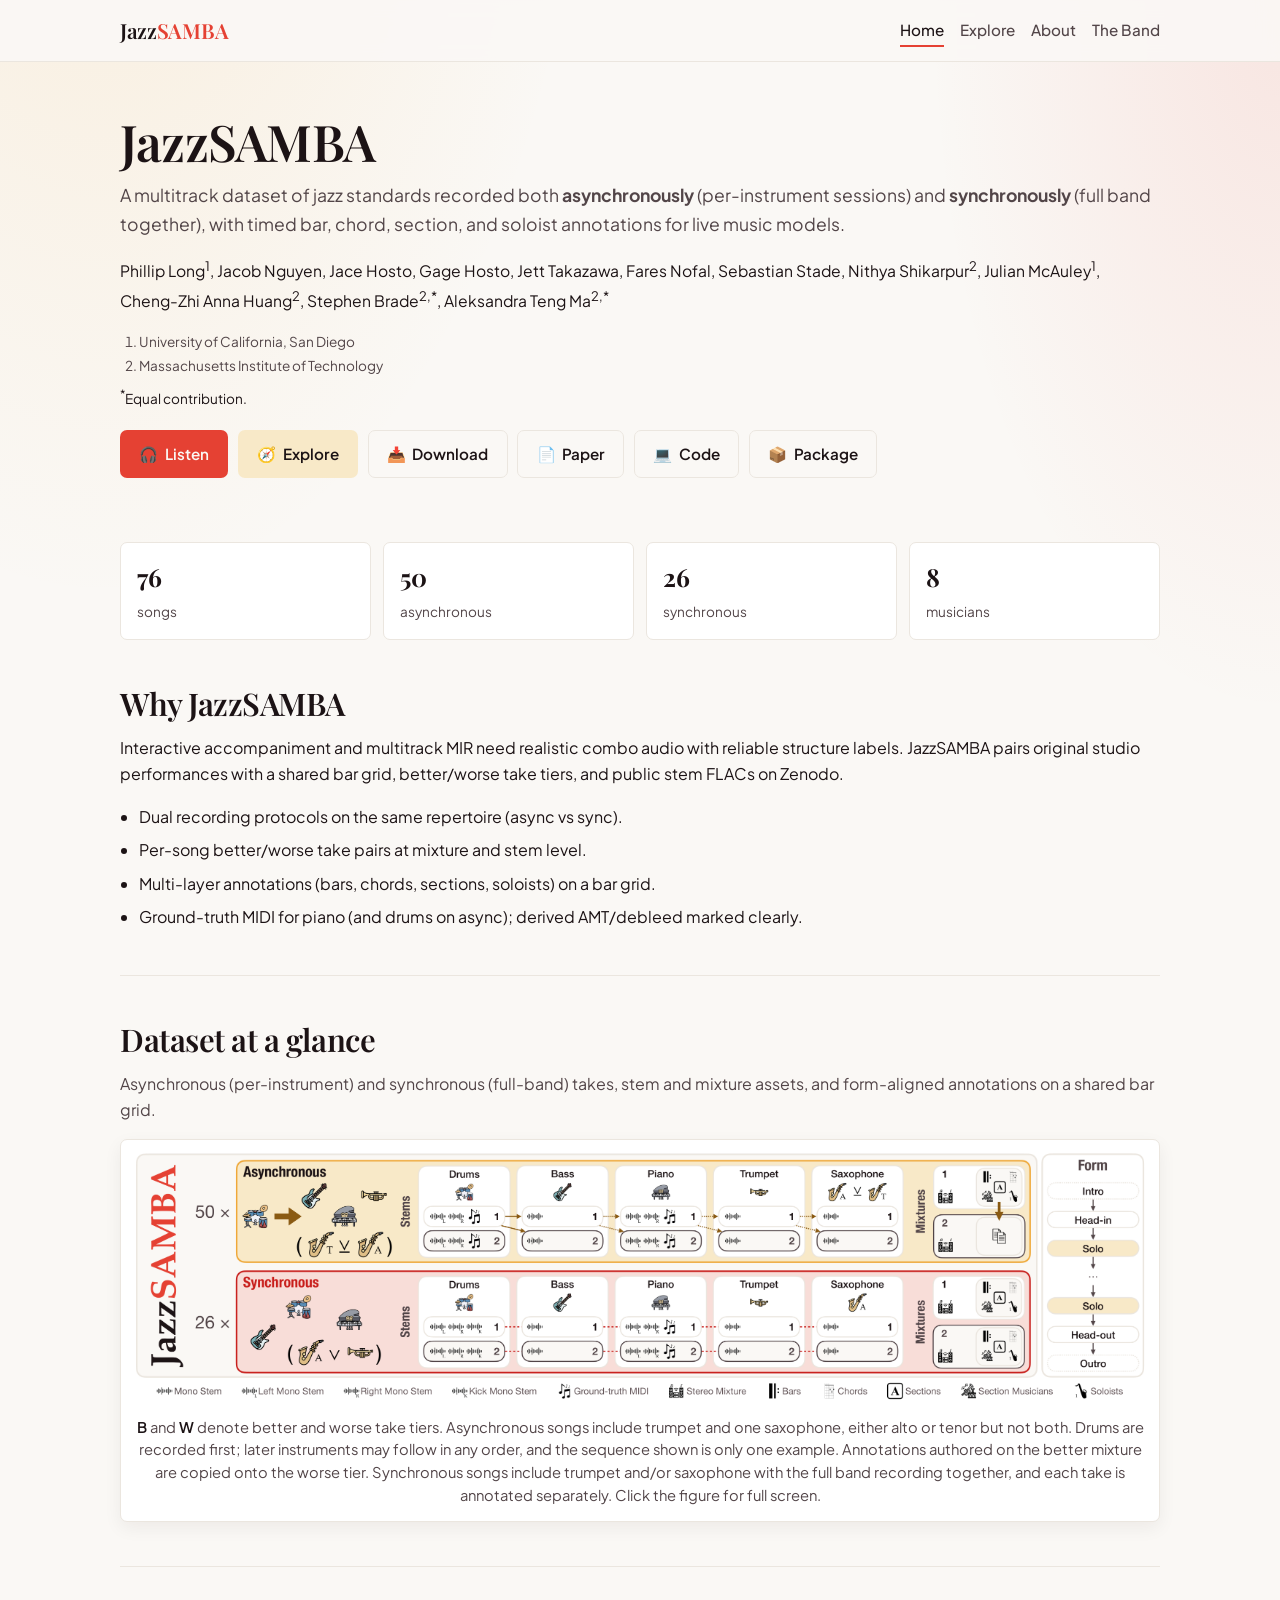
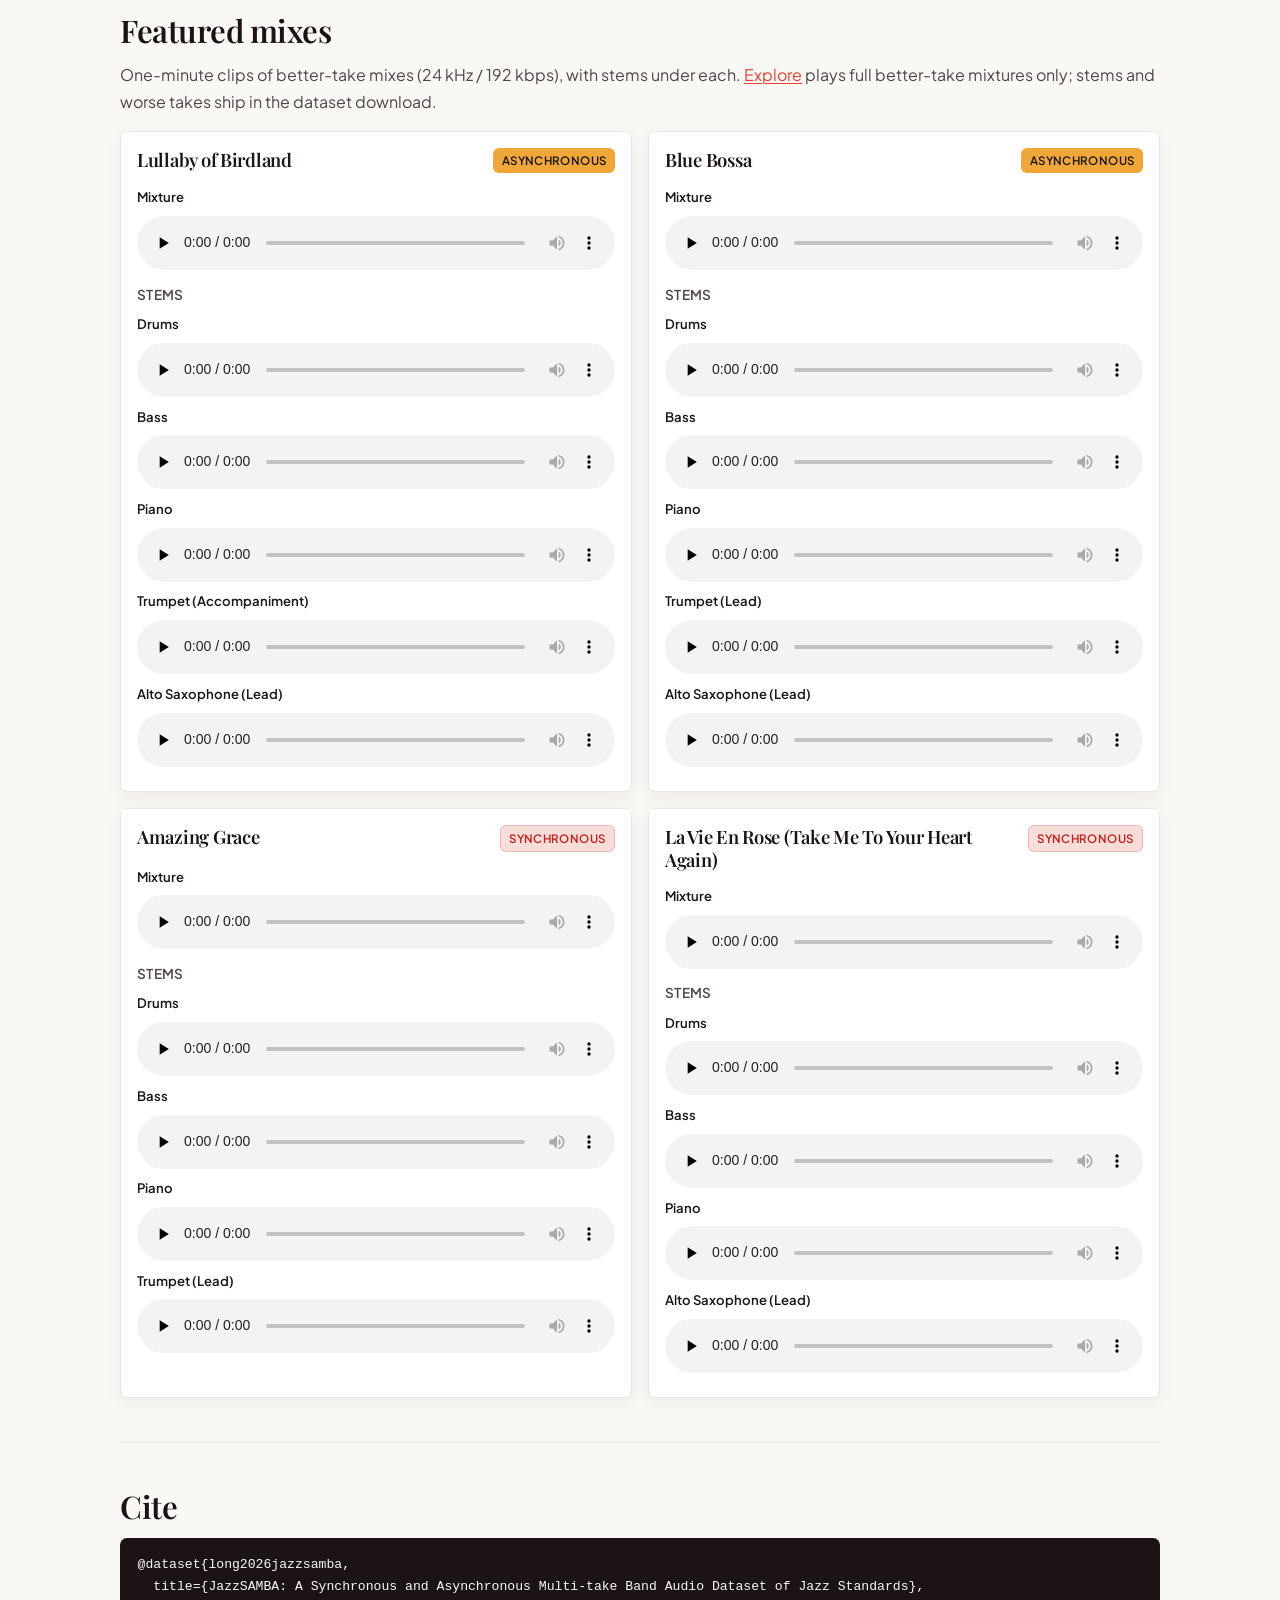
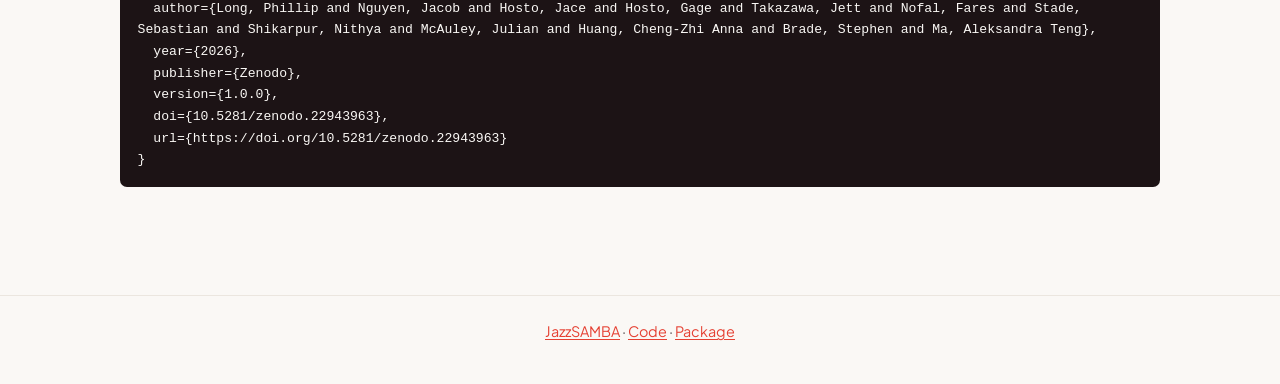
==== commit 3bdae7d9: "Point the Package button at the PyPI project." ====
--- a/index.html
+++ b/index.html
@@ -46,7 +46,7 @@
         <a class="btn btn-secondary" data-link="zenodo" href="#"><span class="btn-emoji" aria-hidden="true">📥</span> Download</a>
         <a class="btn btn-secondary" data-link="paper" href="#"><span class="btn-emoji" aria-hidden="true">📄</span> Paper</a>
         <a class="btn btn-secondary" data-link="code" href="https://github.com/pnlong/jazz-standard-dataset"><span class="btn-emoji" aria-hidden="true">💻</span> Code</a>
-        <a class="btn btn-secondary" data-link="package" href="https://github.com/pnlong/jazzsamba"><span class="btn-emoji" aria-hidden="true">📦</span> Package</a>
+        <a class="btn btn-secondary" data-link="package" href="https://pypi.org/project/jazzsamba/"><span class="btn-emoji" aria-hidden="true">📦</span> Package</a>
       </div>
     </section>
 
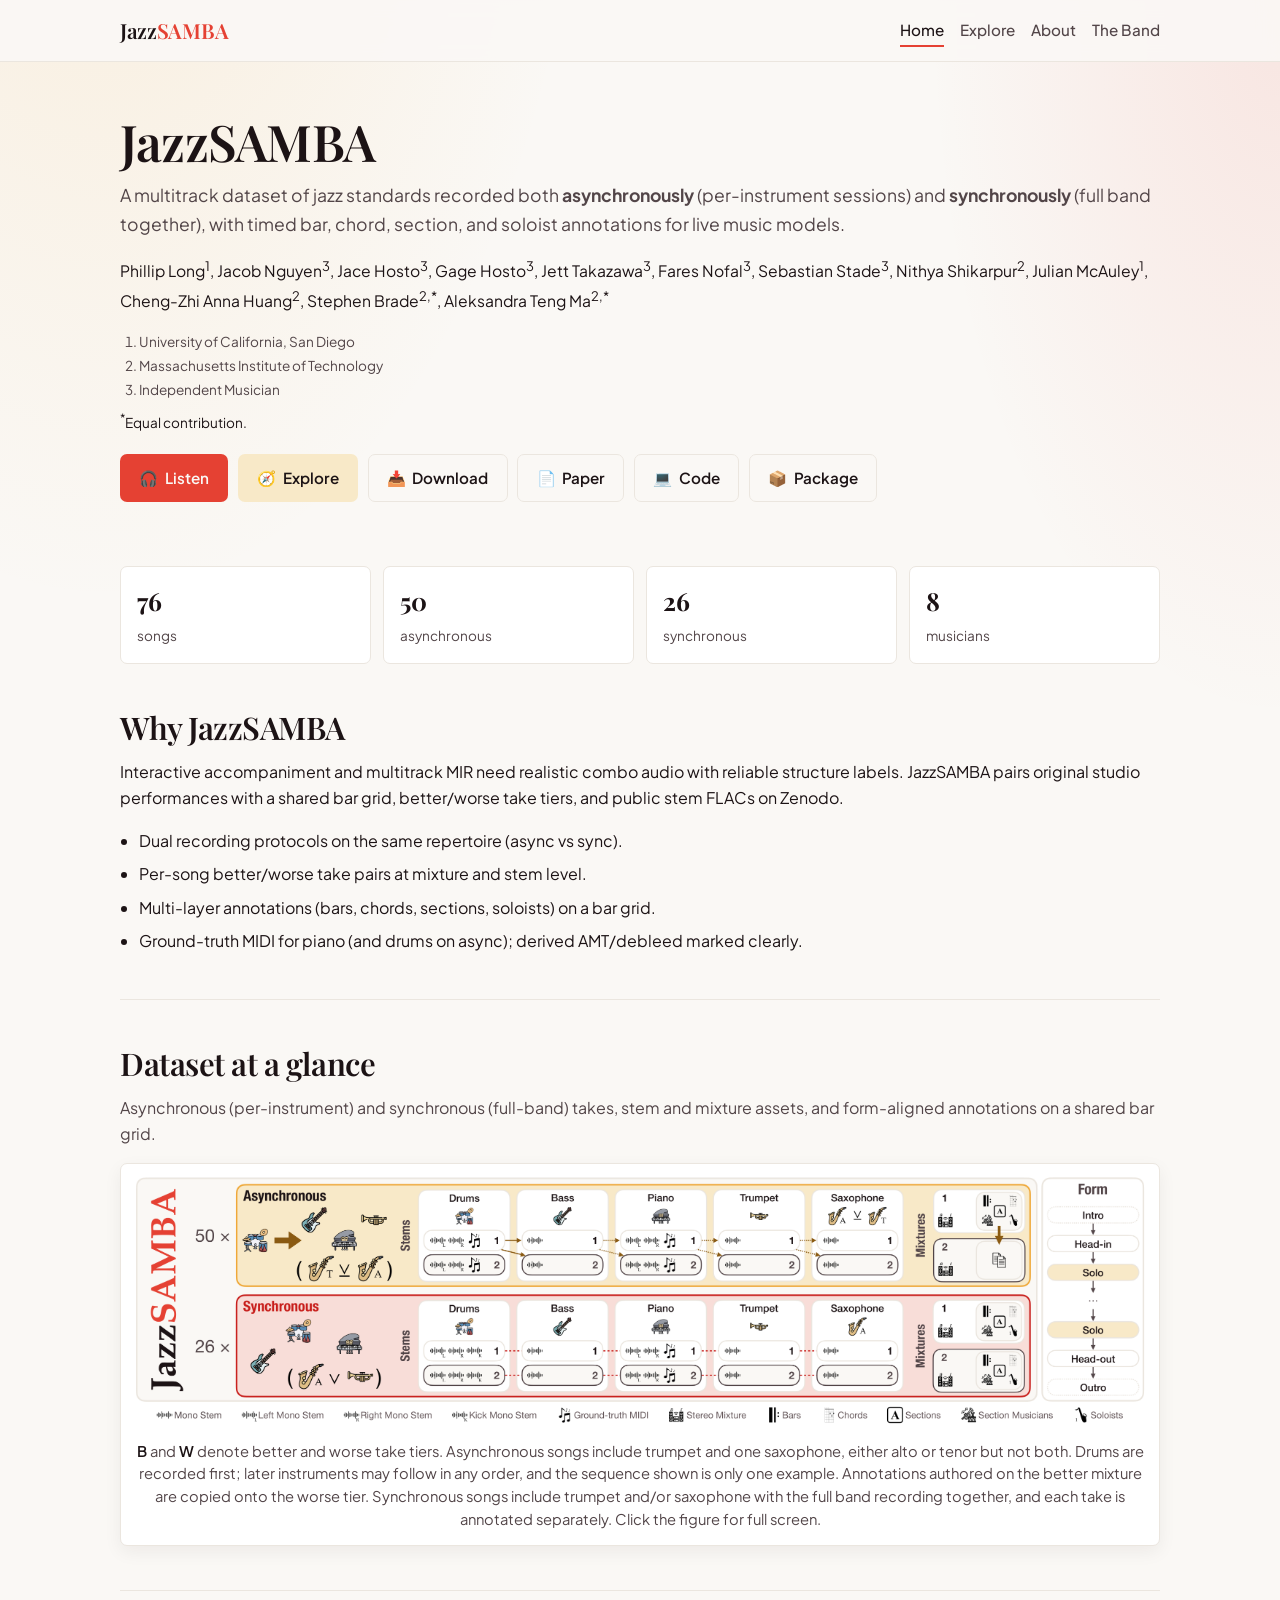
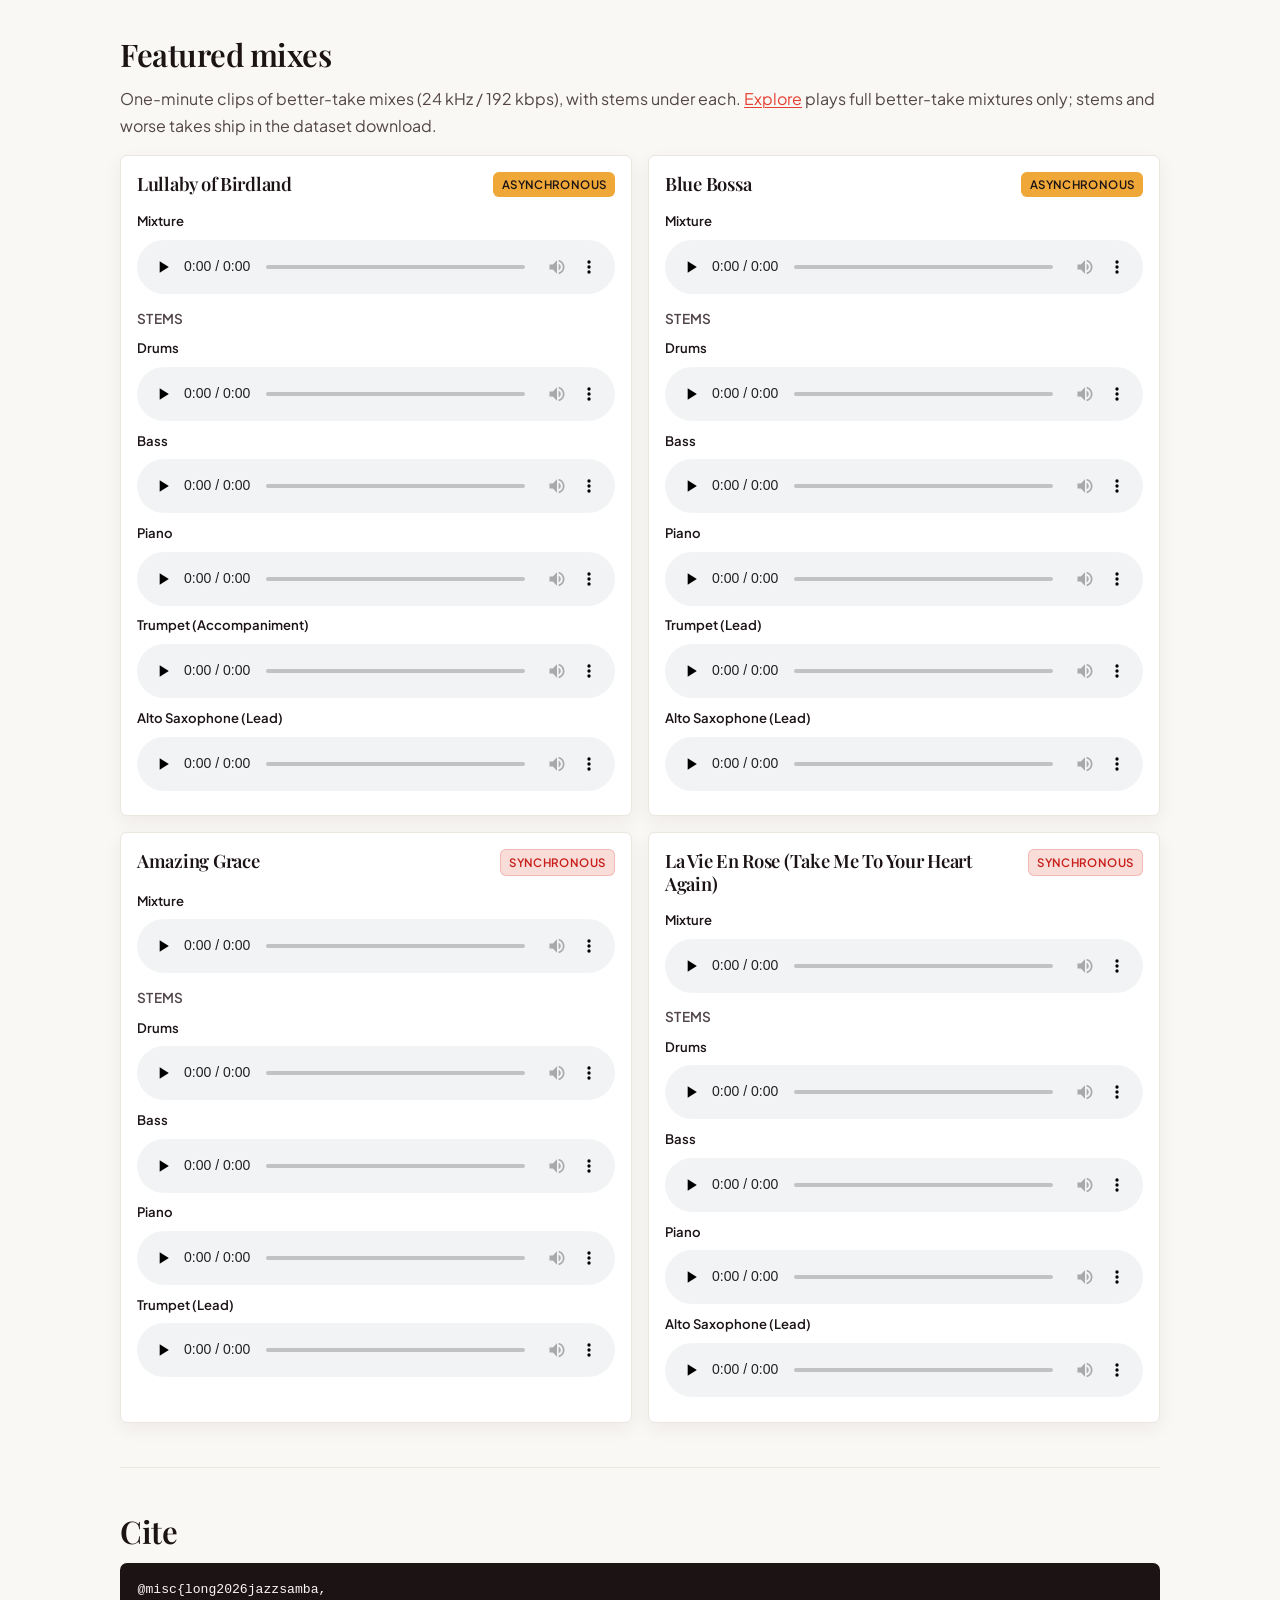
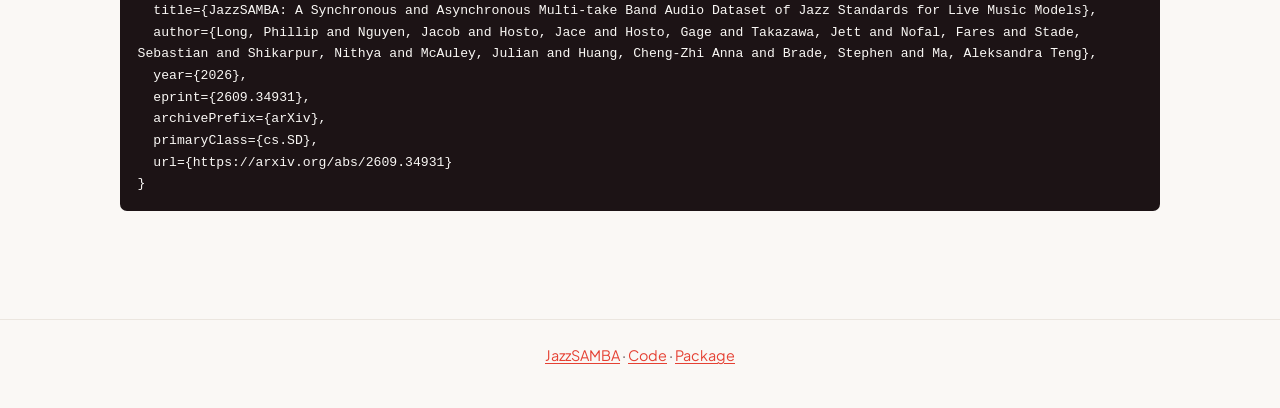
==== commit 8cb05a23: "Cite the arXiv paper and mark the band as independent musicians." ====
--- a/index.html
+++ b/index.html
@@ -143,14 +143,14 @@
 
     <section class="section">
       <h2>Cite</h2>
-      <div class="cite-box">@dataset{long2026jazzsamba,
-  title={JazzSAMBA: A Synchronous and Asynchronous Multi-take Band Audio Dataset of Jazz Standards},
+      <div class="cite-box">@misc{long2026jazzsamba,
+  title={JazzSAMBA: A Synchronous and Asynchronous Multi-take Band Audio Dataset of Jazz Standards for Live Music Models},
   author={Long, Phillip and Nguyen, Jacob and Hosto, Jace and Hosto, Gage and Takazawa, Jett and Nofal, Fares and Stade, Sebastian and Shikarpur, Nithya and McAuley, Julian and Huang, Cheng-Zhi Anna and Brade, Stephen and Ma, Aleksandra Teng},
   year={2026},
-  publisher={Zenodo},
-  version={1.0.0},
-  doi={10.5281/zenodo.22943963},
-  url={https://doi.org/10.5281/zenodo.22943963}
+  eprint={2609.34931},
+  archivePrefix={arXiv},
+  primaryClass={cs.SD},
+  url={https://arxiv.org/abs/2609.34931}
 }</div>
     </section>
   </main>
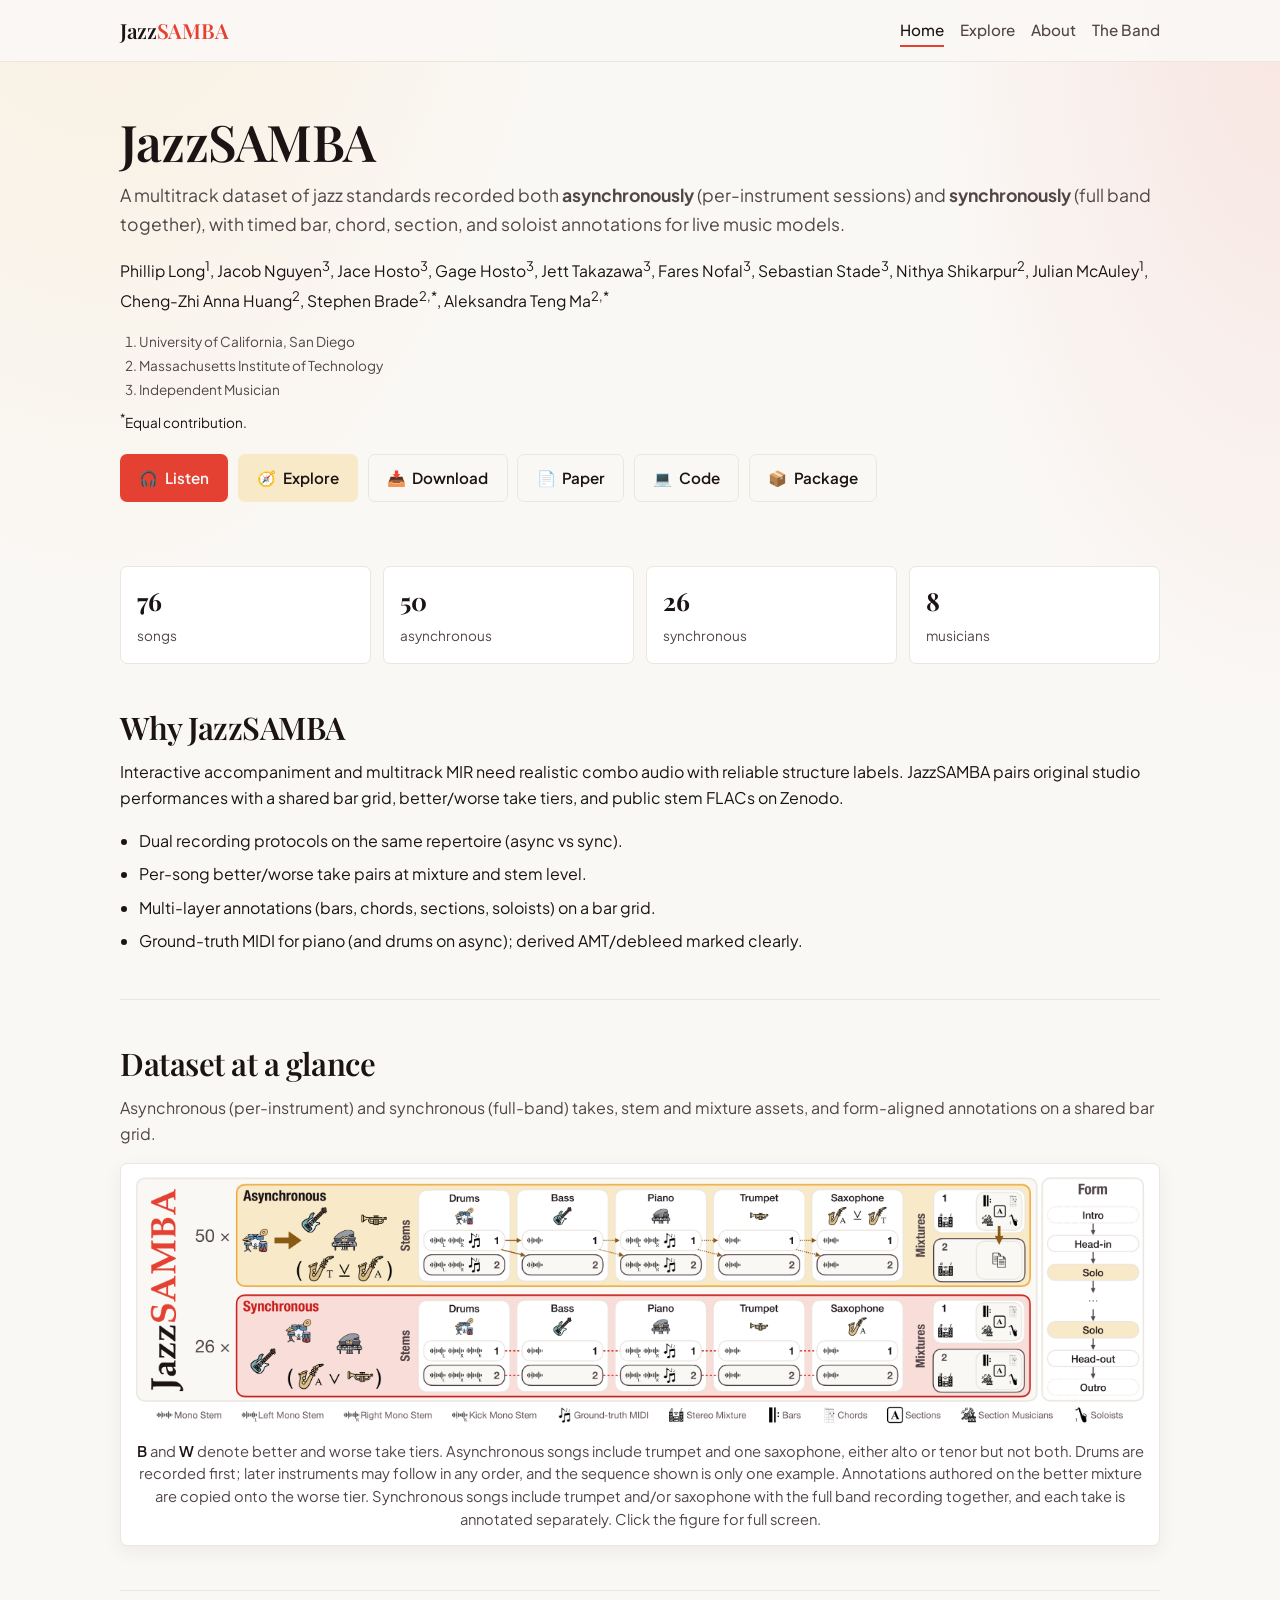
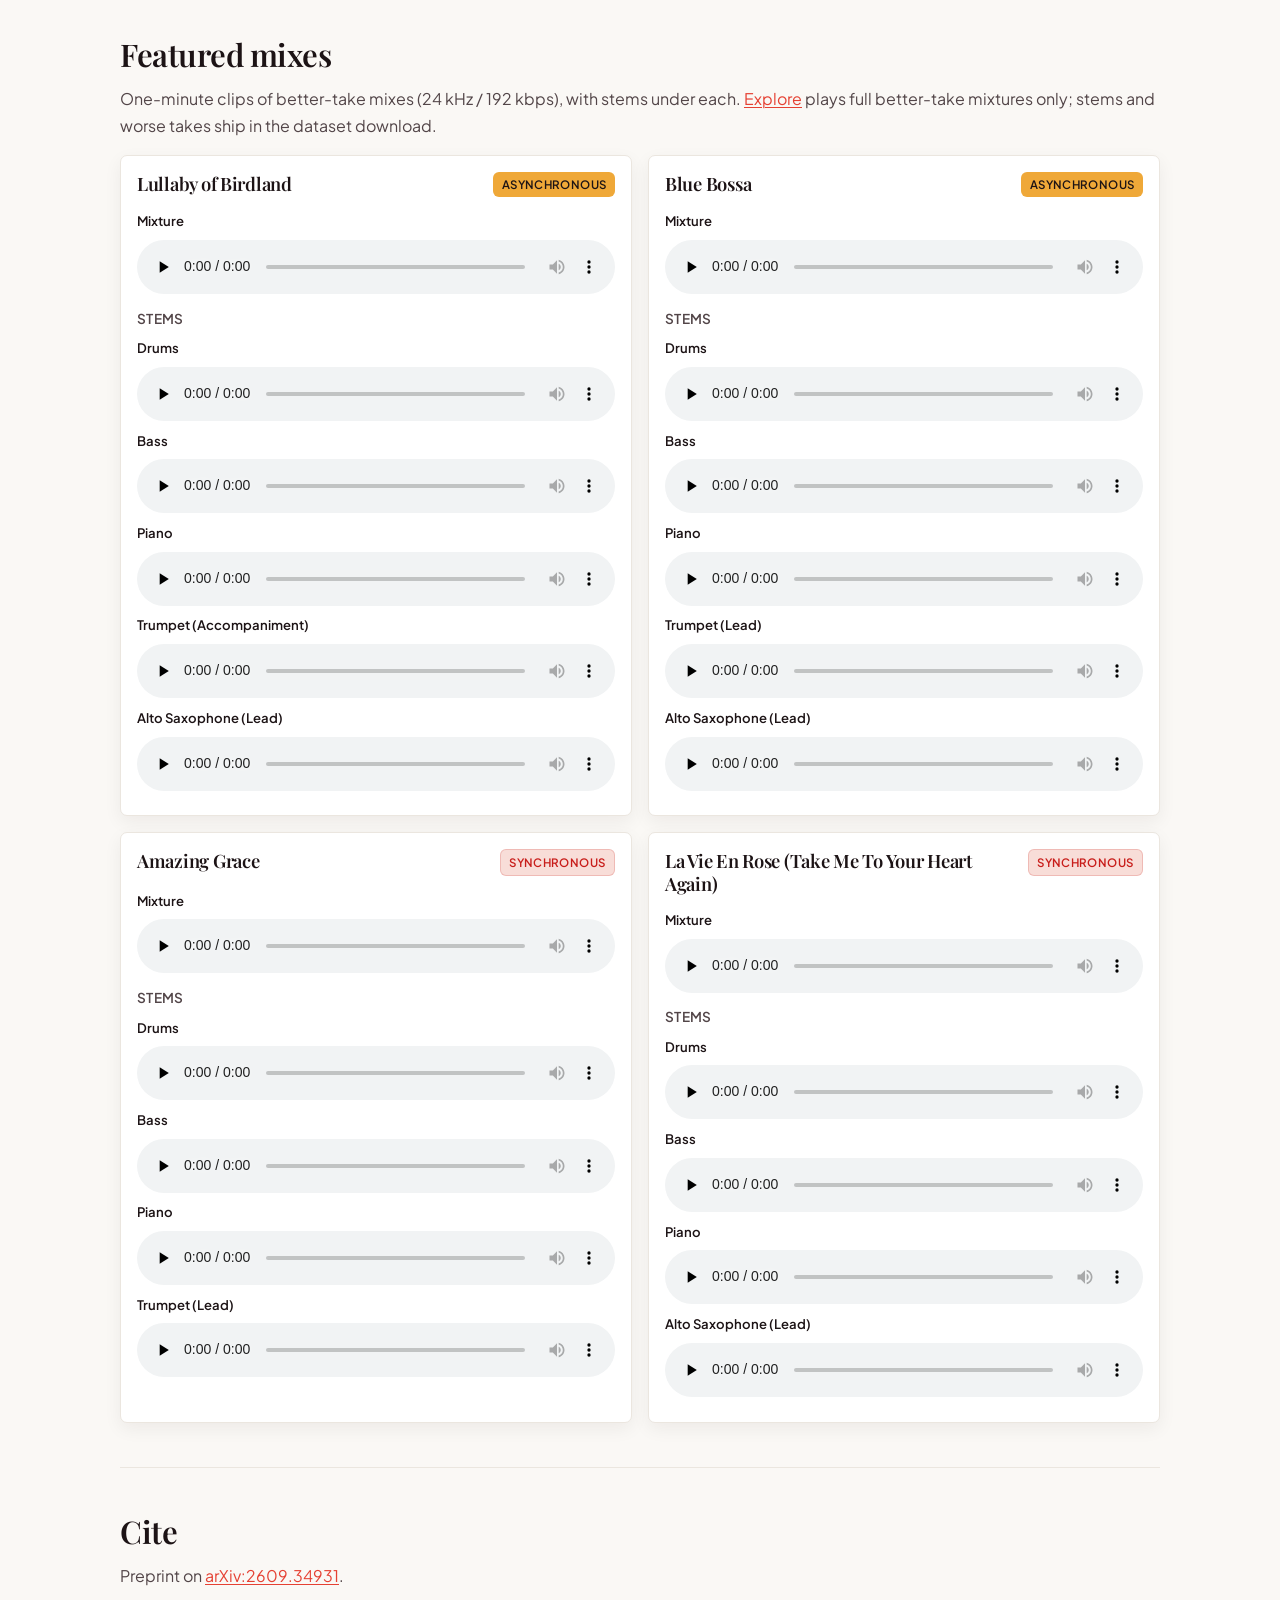
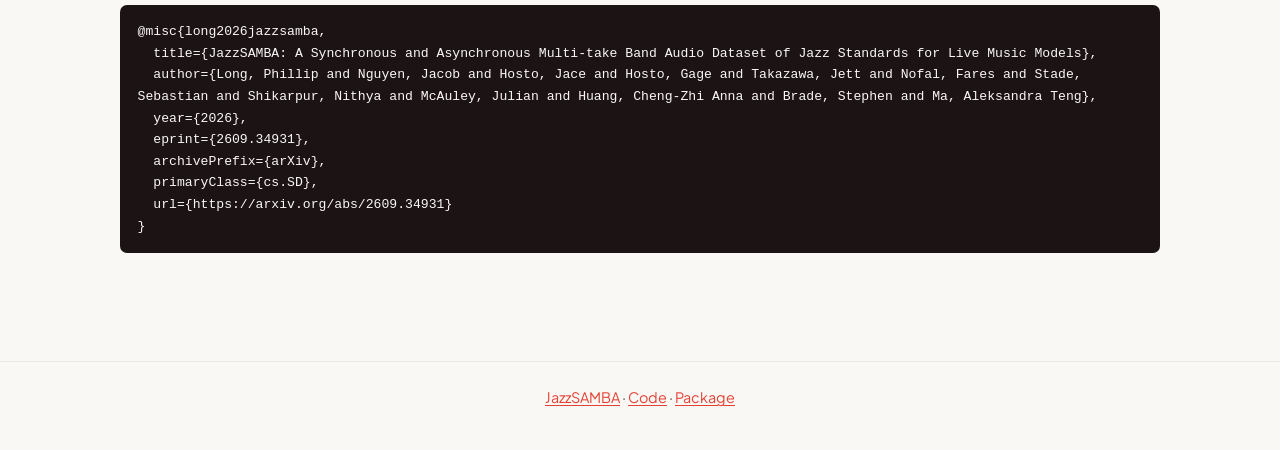
==== commit 2e4647da: "Link the cite section to the arXiv preprint." ====
--- a/index.html
+++ b/index.html
@@ -143,6 +143,7 @@
 
     <section class="section">
       <h2>Cite</h2>
+      <p class="muted">Preprint on <a href="https://arxiv.org/abs/2609.34931">arXiv:2609.34931</a>.</p>
       <div class="cite-box">@misc{long2026jazzsamba,
   title={JazzSAMBA: A Synchronous and Asynchronous Multi-take Band Audio Dataset of Jazz Standards for Live Music Models},
   author={Long, Phillip and Nguyen, Jacob and Hosto, Jace and Hosto, Gage and Takazawa, Jett and Nofal, Fares and Stade, Sebastian and Shikarpur, Nithya and McAuley, Julian and Huang, Cheng-Zhi Anna and Brade, Stephen and Ma, Aleksandra Teng},
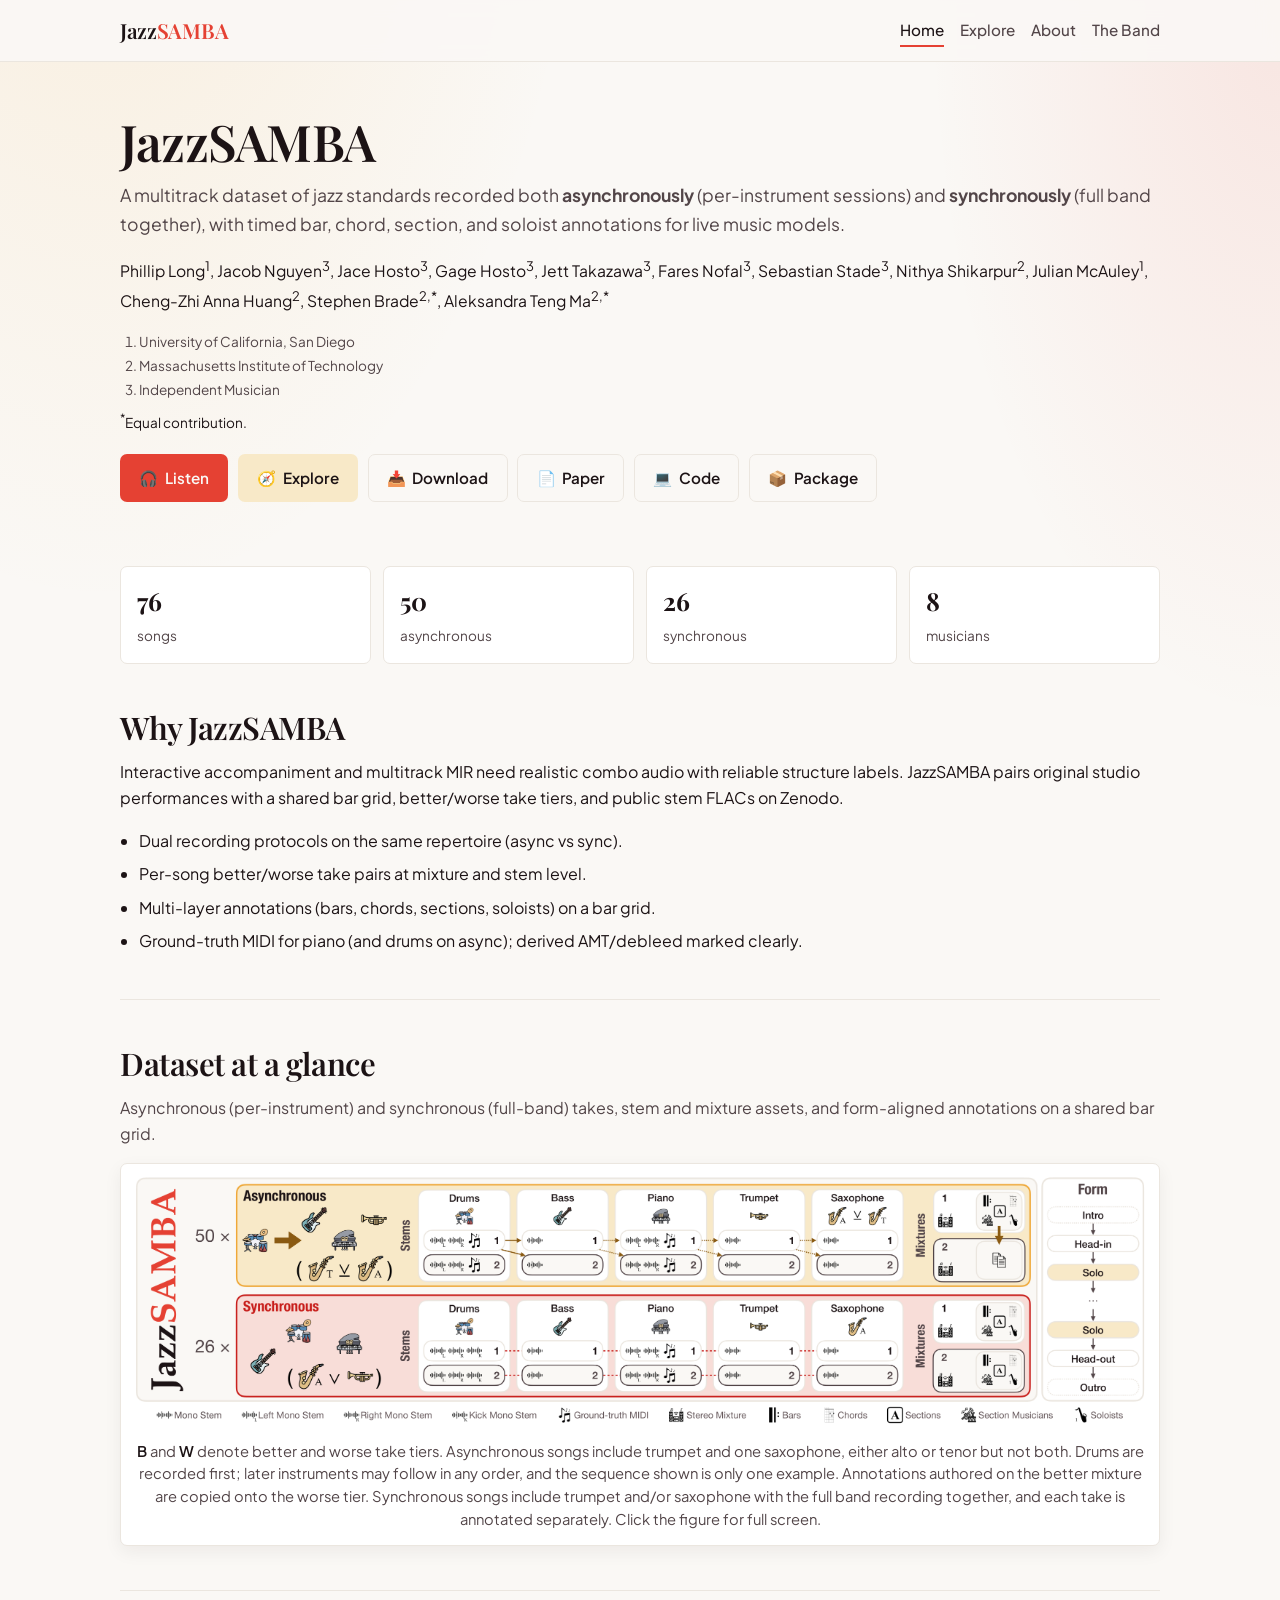
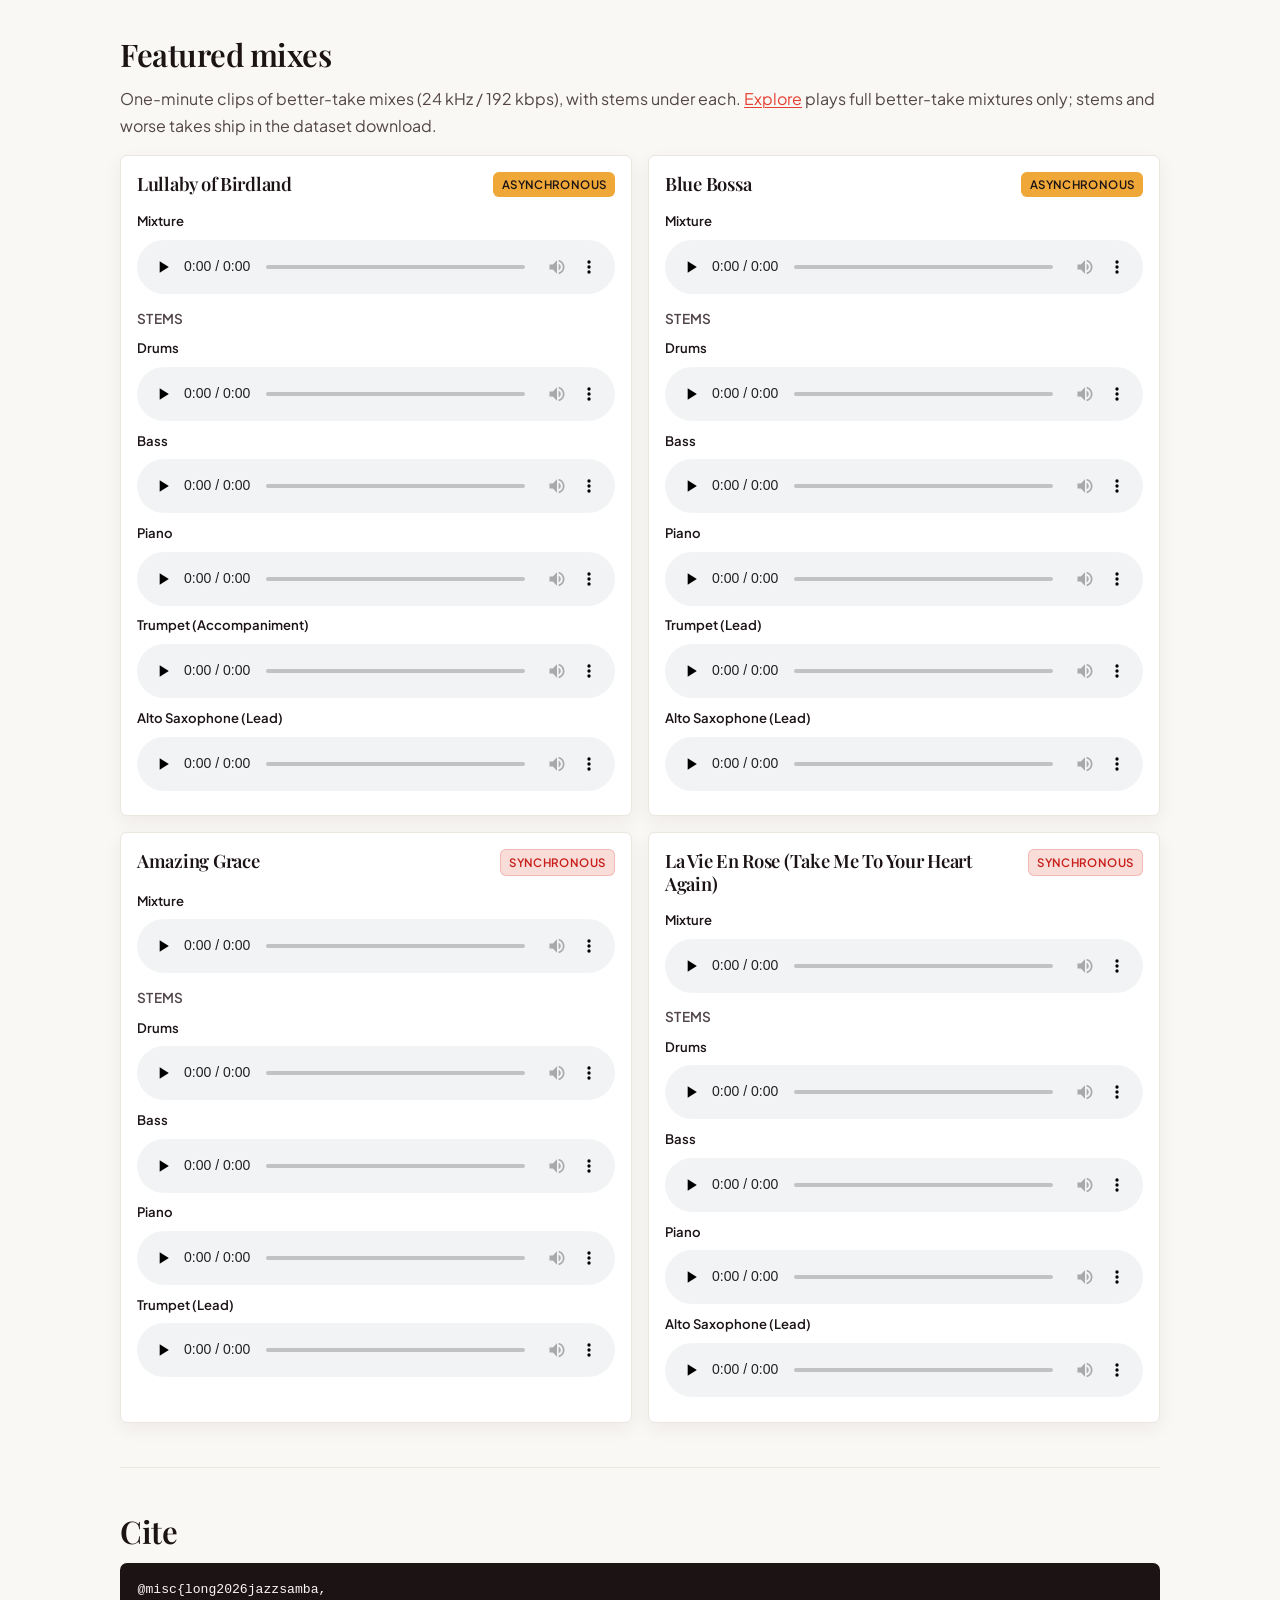
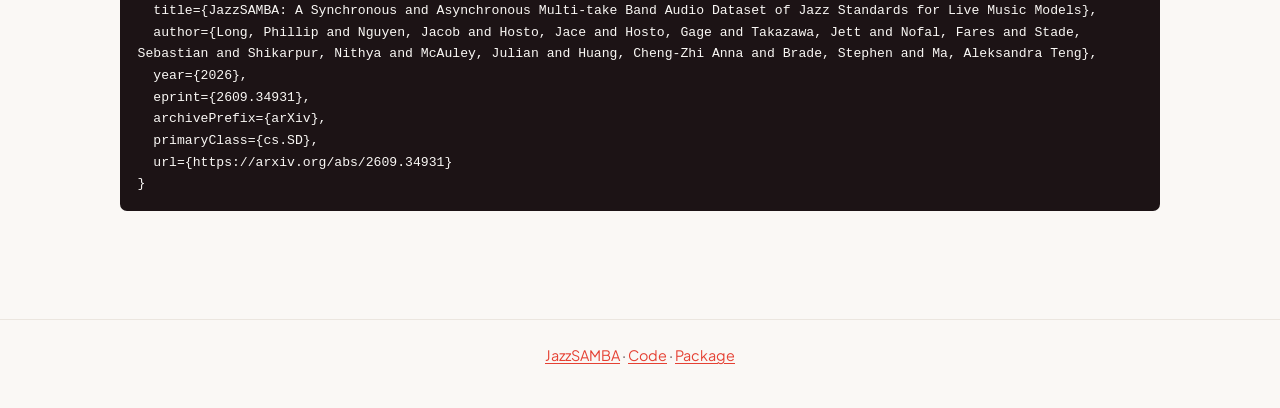
==== commit 23fddfbf: "Open download, paper, code, and package links in a new tab." ====
--- a/index.html
+++ b/index.html
@@ -43,10 +43,10 @@
       <div class="cta-row">
         <a class="btn btn-primary" href="#samples"><span class="btn-emoji" aria-hidden="true">🎧</span> Listen</a>
         <a class="btn btn-ghost" href="explore.html"><span class="btn-emoji" aria-hidden="true">🧭</span> Explore</a>
-        <a class="btn btn-secondary" data-link="zenodo" href="#"><span class="btn-emoji" aria-hidden="true">📥</span> Download</a>
-        <a class="btn btn-secondary" data-link="paper" href="#"><span class="btn-emoji" aria-hidden="true">📄</span> Paper</a>
-        <a class="btn btn-secondary" data-link="code" href="https://github.com/pnlong/jazz-standard-dataset"><span class="btn-emoji" aria-hidden="true">💻</span> Code</a>
-        <a class="btn btn-secondary" data-link="package" href="https://pypi.org/project/jazzsamba/"><span class="btn-emoji" aria-hidden="true">📦</span> Package</a>
+        <a class="btn btn-secondary" data-link="zenodo" href="#" target="_blank" rel="noopener noreferrer"><span class="btn-emoji" aria-hidden="true">📥</span> Download</a>
+        <a class="btn btn-secondary" data-link="paper" href="#" target="_blank" rel="noopener noreferrer"><span class="btn-emoji" aria-hidden="true">📄</span> Paper</a>
+        <a class="btn btn-secondary" data-link="code" href="https://github.com/pnlong/jazz-standard-dataset" target="_blank" rel="noopener noreferrer"><span class="btn-emoji" aria-hidden="true">💻</span> Code</a>
+        <a class="btn btn-secondary" data-link="package" href="https://pypi.org/project/jazzsamba/" target="_blank" rel="noopener noreferrer"><span class="btn-emoji" aria-hidden="true">📦</span> Package</a>
       </div>
     </section>
 
@@ -143,7 +143,6 @@
 
     <section class="section">
       <h2>Cite</h2>
-      <p class="muted">Preprint on <a href="https://arxiv.org/abs/2609.34931">arXiv:2609.34931</a>.</p>
       <div class="cite-box">@misc{long2026jazzsamba,
   title={JazzSAMBA: A Synchronous and Asynchronous Multi-take Band Audio Dataset of Jazz Standards for Live Music Models},
   author={Long, Phillip and Nguyen, Jacob and Hosto, Jace and Hosto, Gage and Takazawa, Jett and Nofal, Fares and Stade, Sebastian and Shikarpur, Nithya and McAuley, Julian and Huang, Cheng-Zhi Anna and Brade, Stephen and Ma, Aleksandra Teng},
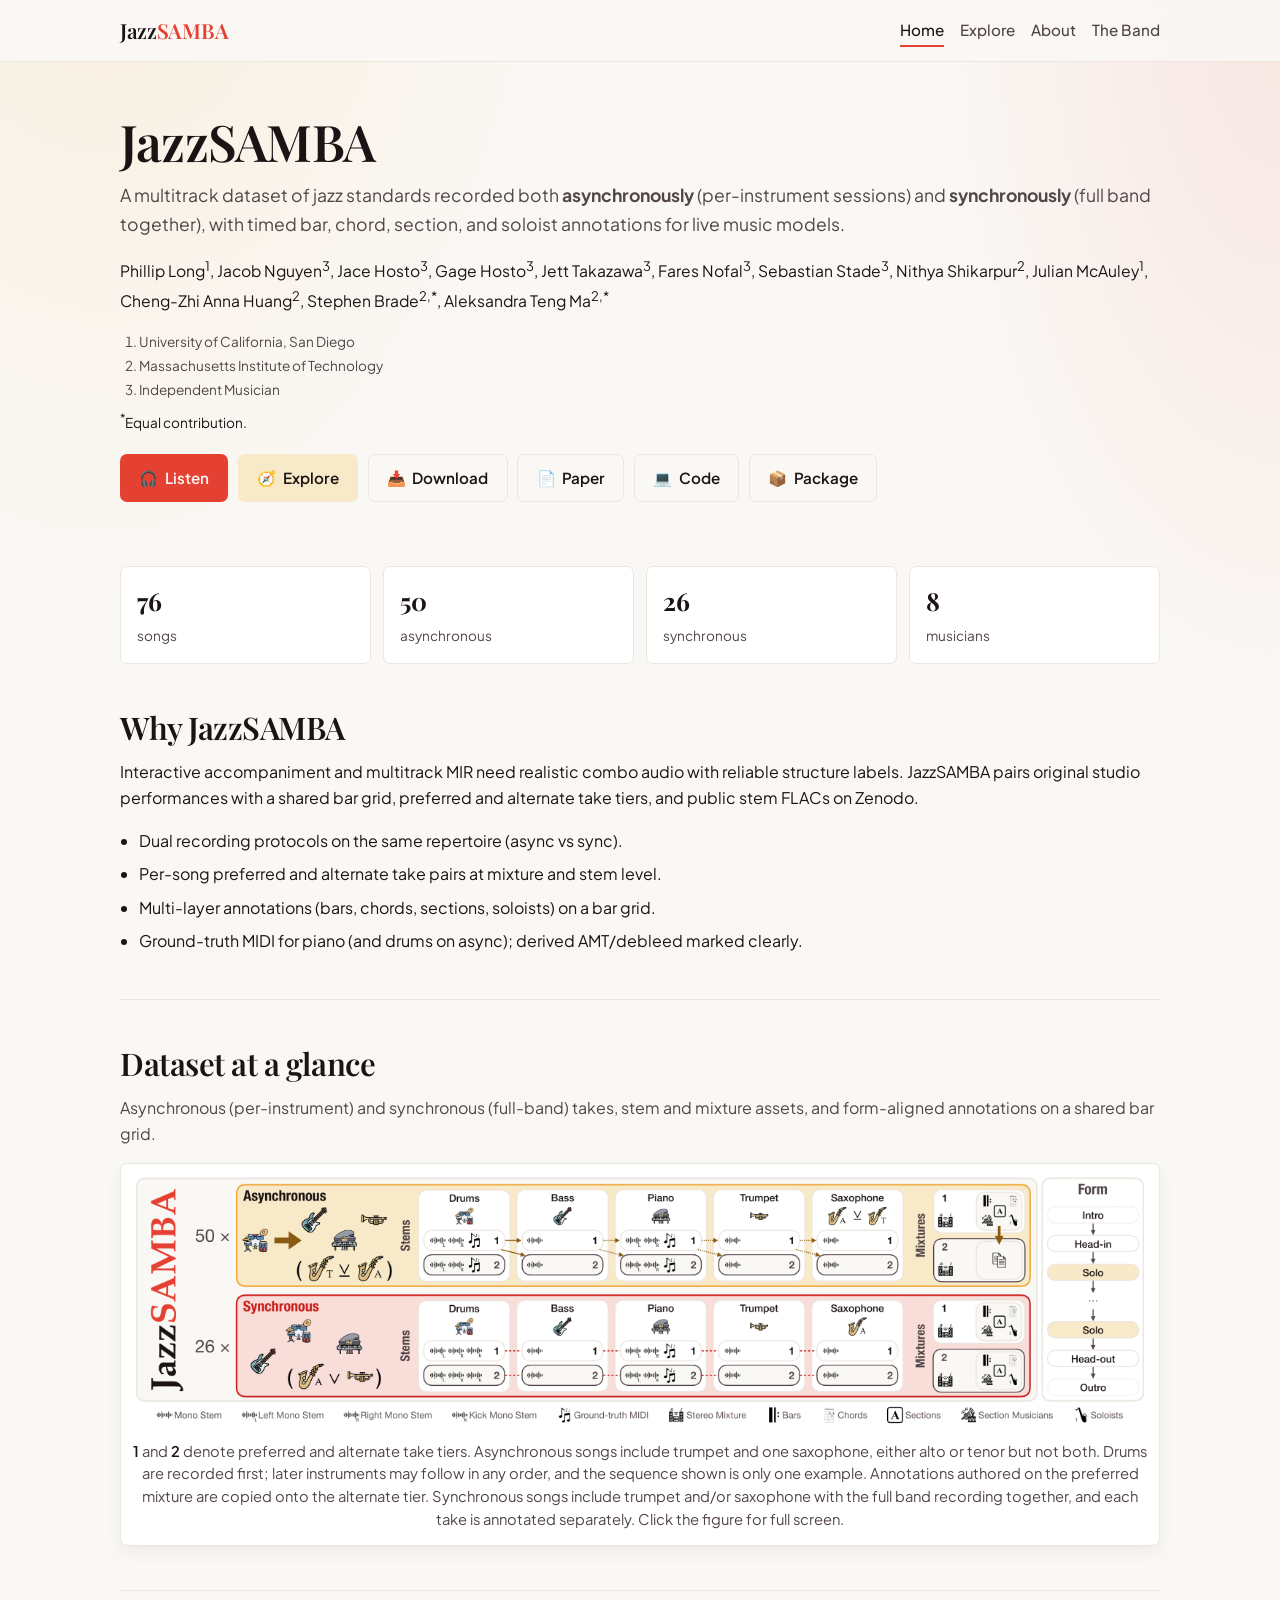
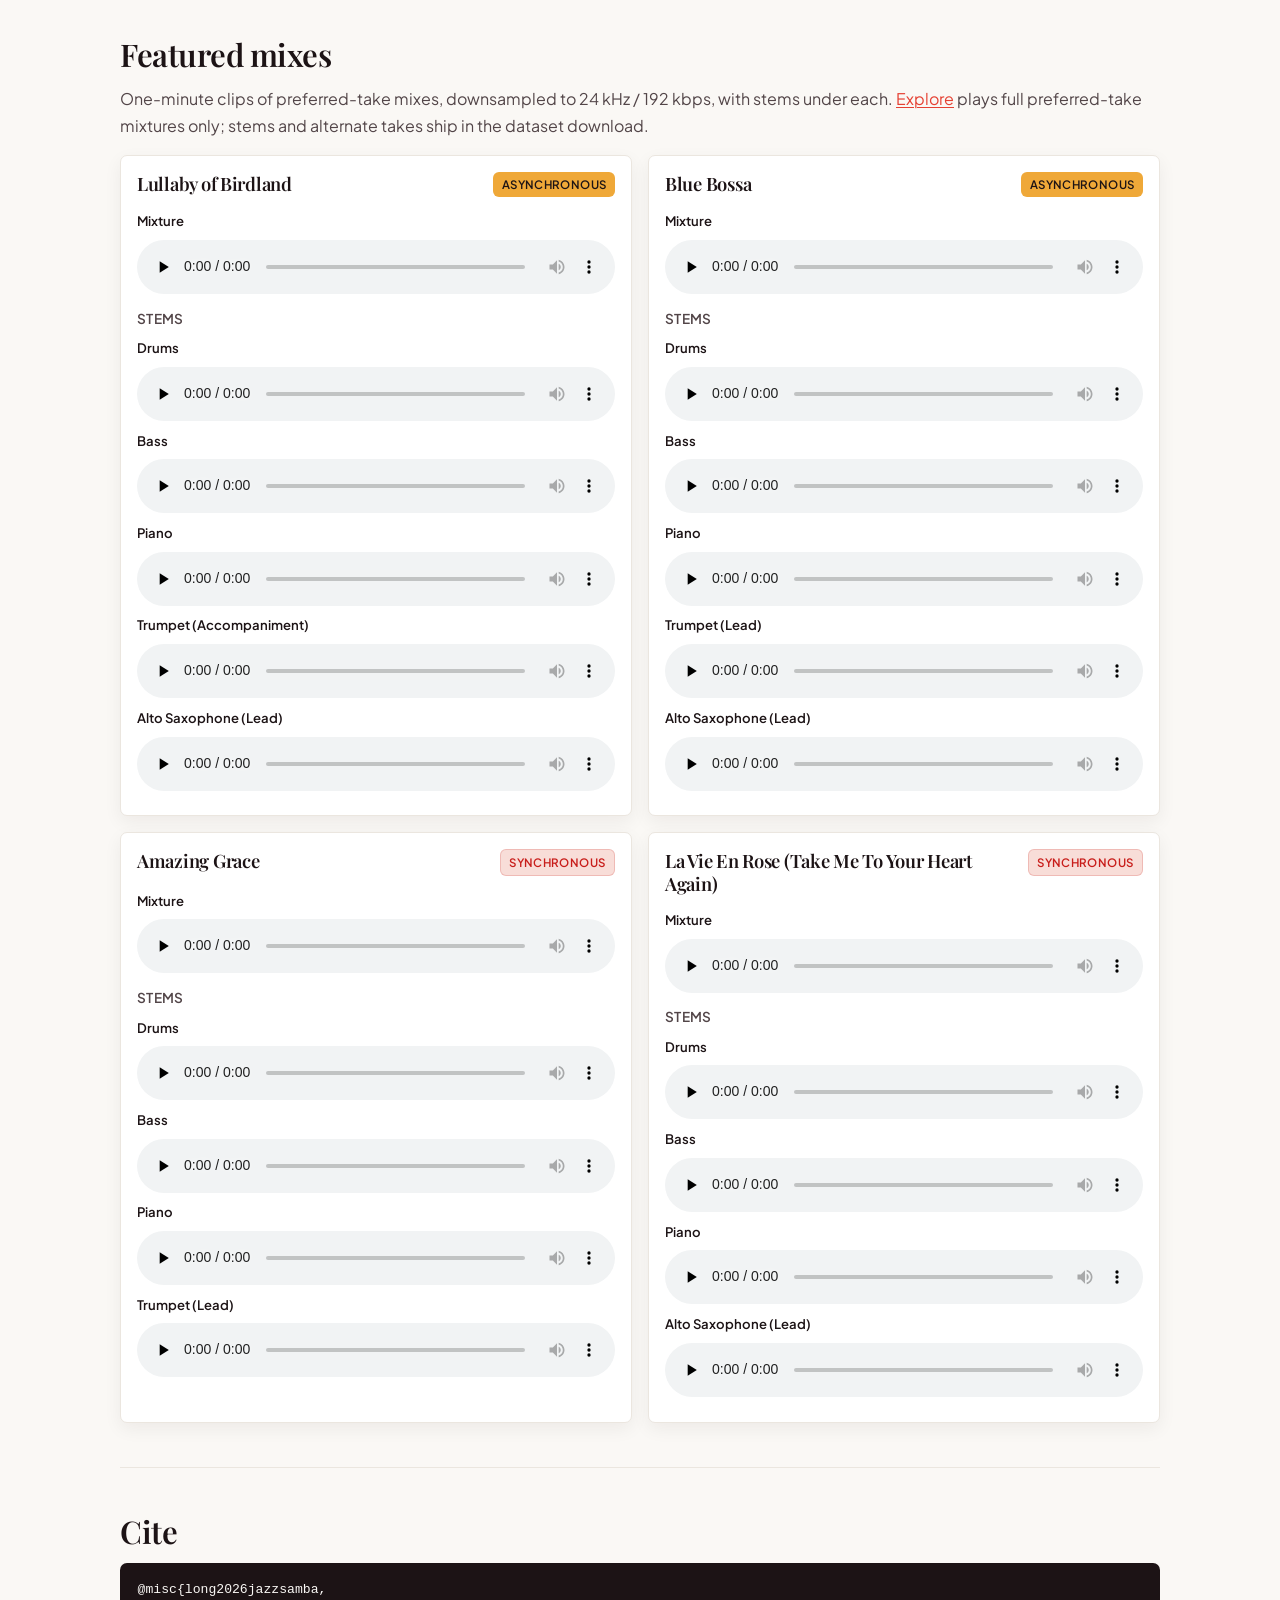
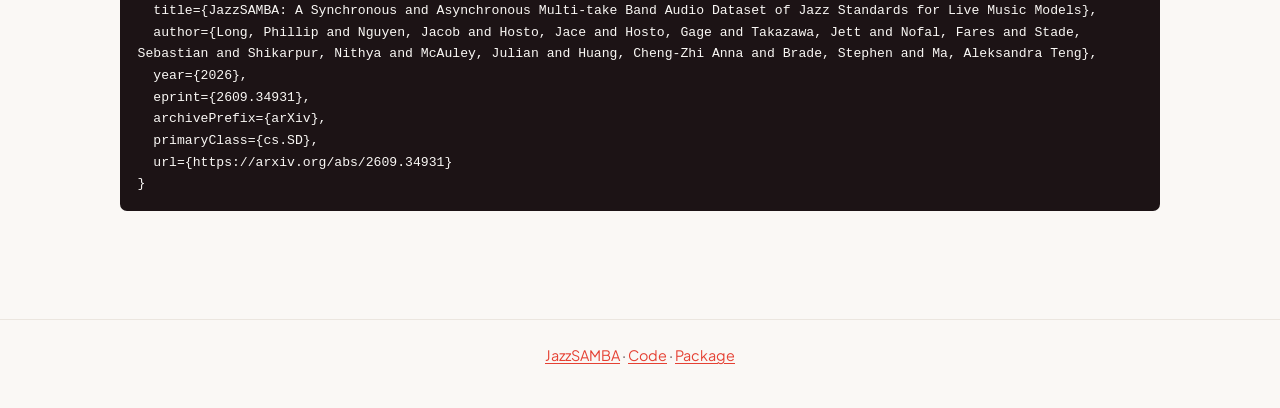
==== commit 37150972: "Describe takes as preferred and alternate, matching the paper." ====
--- a/index.html
+++ b/index.html
@@ -62,11 +62,11 @@
       <p>
         Interactive accompaniment and multitrack MIR need realistic combo audio with
         reliable structure labels. JazzSAMBA pairs original studio performances with a
-        shared bar grid, better/worse take tiers, and public stem FLACs on Zenodo.
+        shared bar grid, preferred and alternate take tiers, and public stem FLACs on Zenodo.
       </p>
       <ul class="contrib-list">
         <li>Dual recording protocols on the same repertoire (async vs sync).</li>
-        <li>Per-song better/worse take pairs at mixture and stem level.</li>
+        <li>Per-song preferred and alternate take pairs at mixture and stem level.</li>
         <li>Multi-layer annotations (bars, chords, sections, soloists) on a bar grid.</li>
         <li>Ground-truth MIDI for piano (and drums on async); derived AMT/debleed marked clearly.</li>
       </ul>
@@ -99,10 +99,10 @@
           />
         </button>
         <figcaption>
-          <strong>B</strong> and <strong>W</strong> denote better and worse take tiers.
+          <strong>1</strong> and <strong>2</strong> denote preferred and alternate take tiers.
           Asynchronous songs include trumpet and one saxophone, either alto or tenor but not both.
           Drums are recorded first; later instruments may follow in any order, and the sequence shown is only one example.
-          Annotations authored on the better mixture are copied onto the worse tier.
+          Annotations authored on the preferred mixture are copied onto the alternate tier.
           Synchronous songs include trumpet and/or saxophone with the full band recording together, and each take is annotated separately.
           Click the figure for full screen.
         </figcaption>
@@ -133,8 +133,8 @@
     <section class="section" id="samples">
       <h2>Featured mixes</h2>
       <p class="muted">
-        One-minute clips of better-take mixes (24&nbsp;kHz / 192&nbsp;kbps), with stems under each.
-        <a href="explore.html">Explore</a> plays full better-take mixtures only; stems and worse takes ship in the dataset download.
+        One-minute clips of preferred-take mixes, downsampled to 24&nbsp;kHz / 192&nbsp;kbps, with stems under each.
+        <a href="explore.html">Explore</a> plays full preferred-take mixtures only; stems and alternate takes ship in the dataset download.
       </p>
       <div class="sample-grid" id="featured-samples"></div>
     </section>
